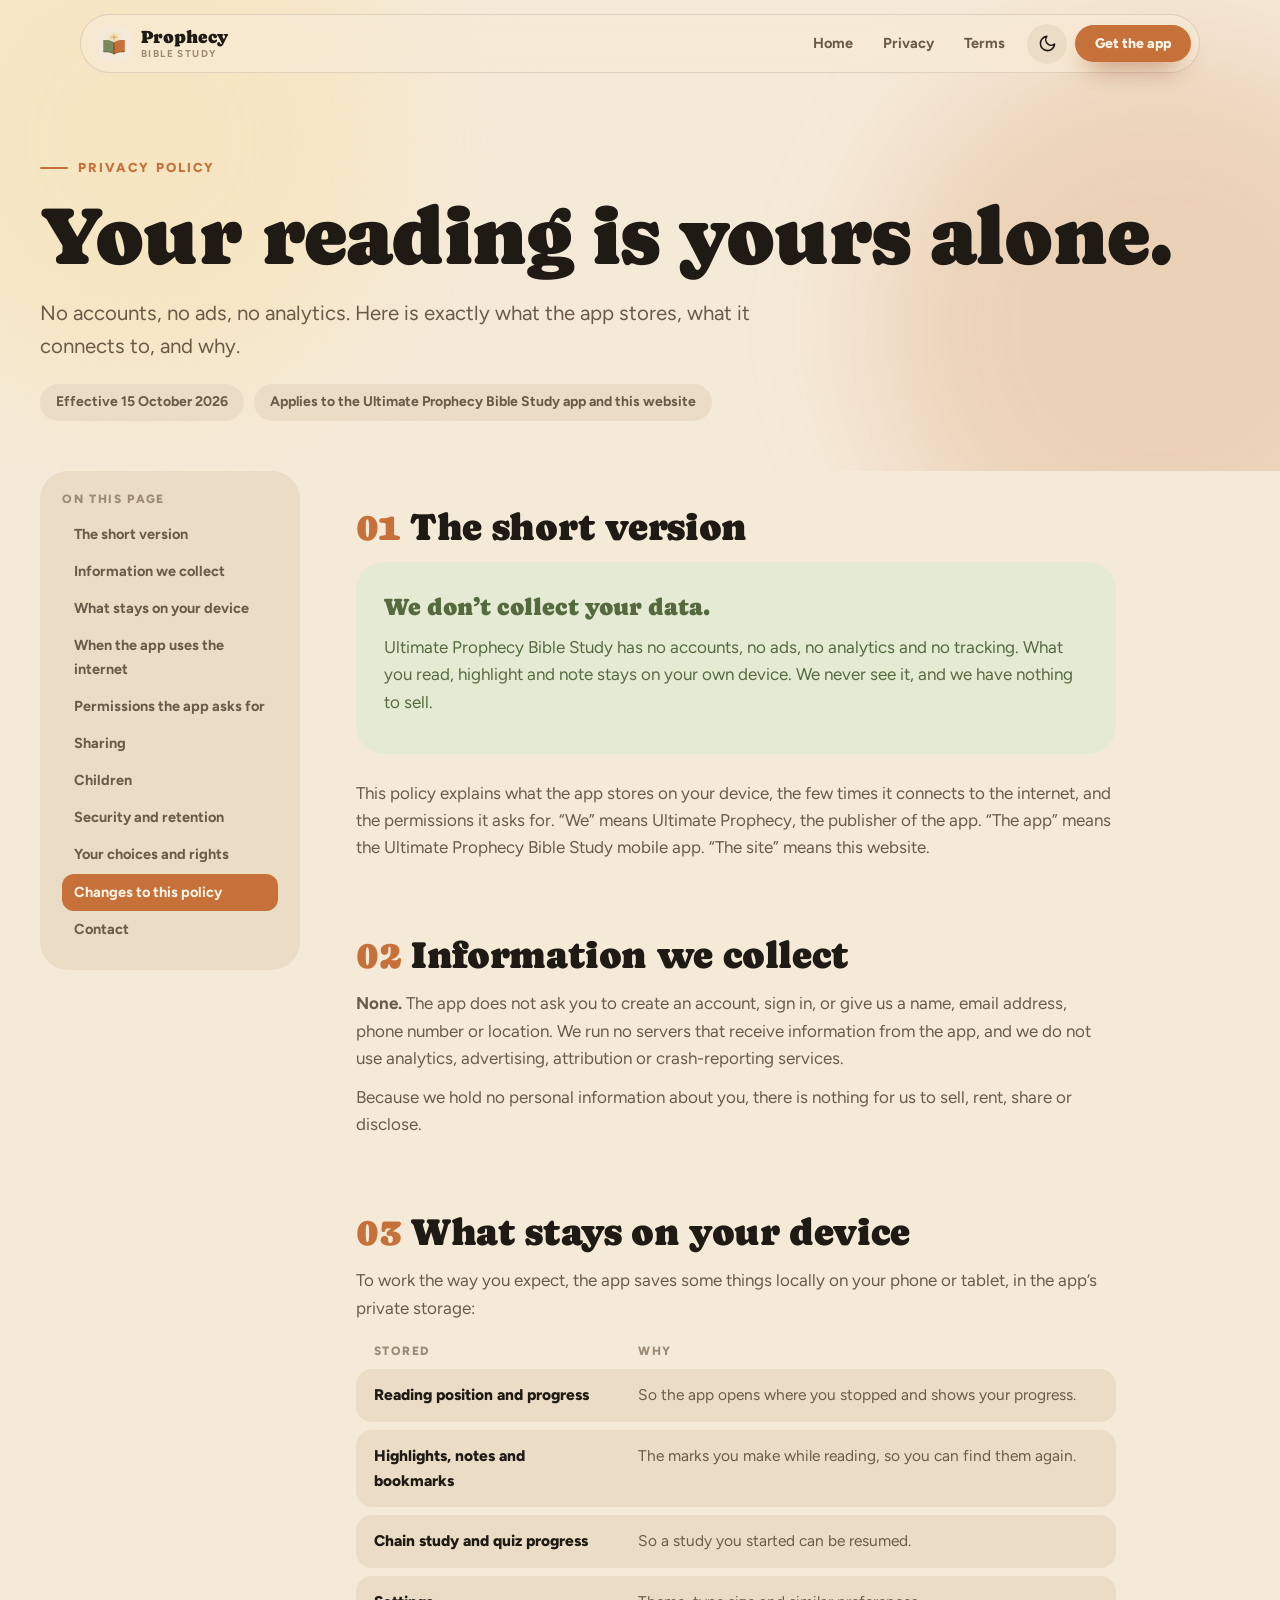
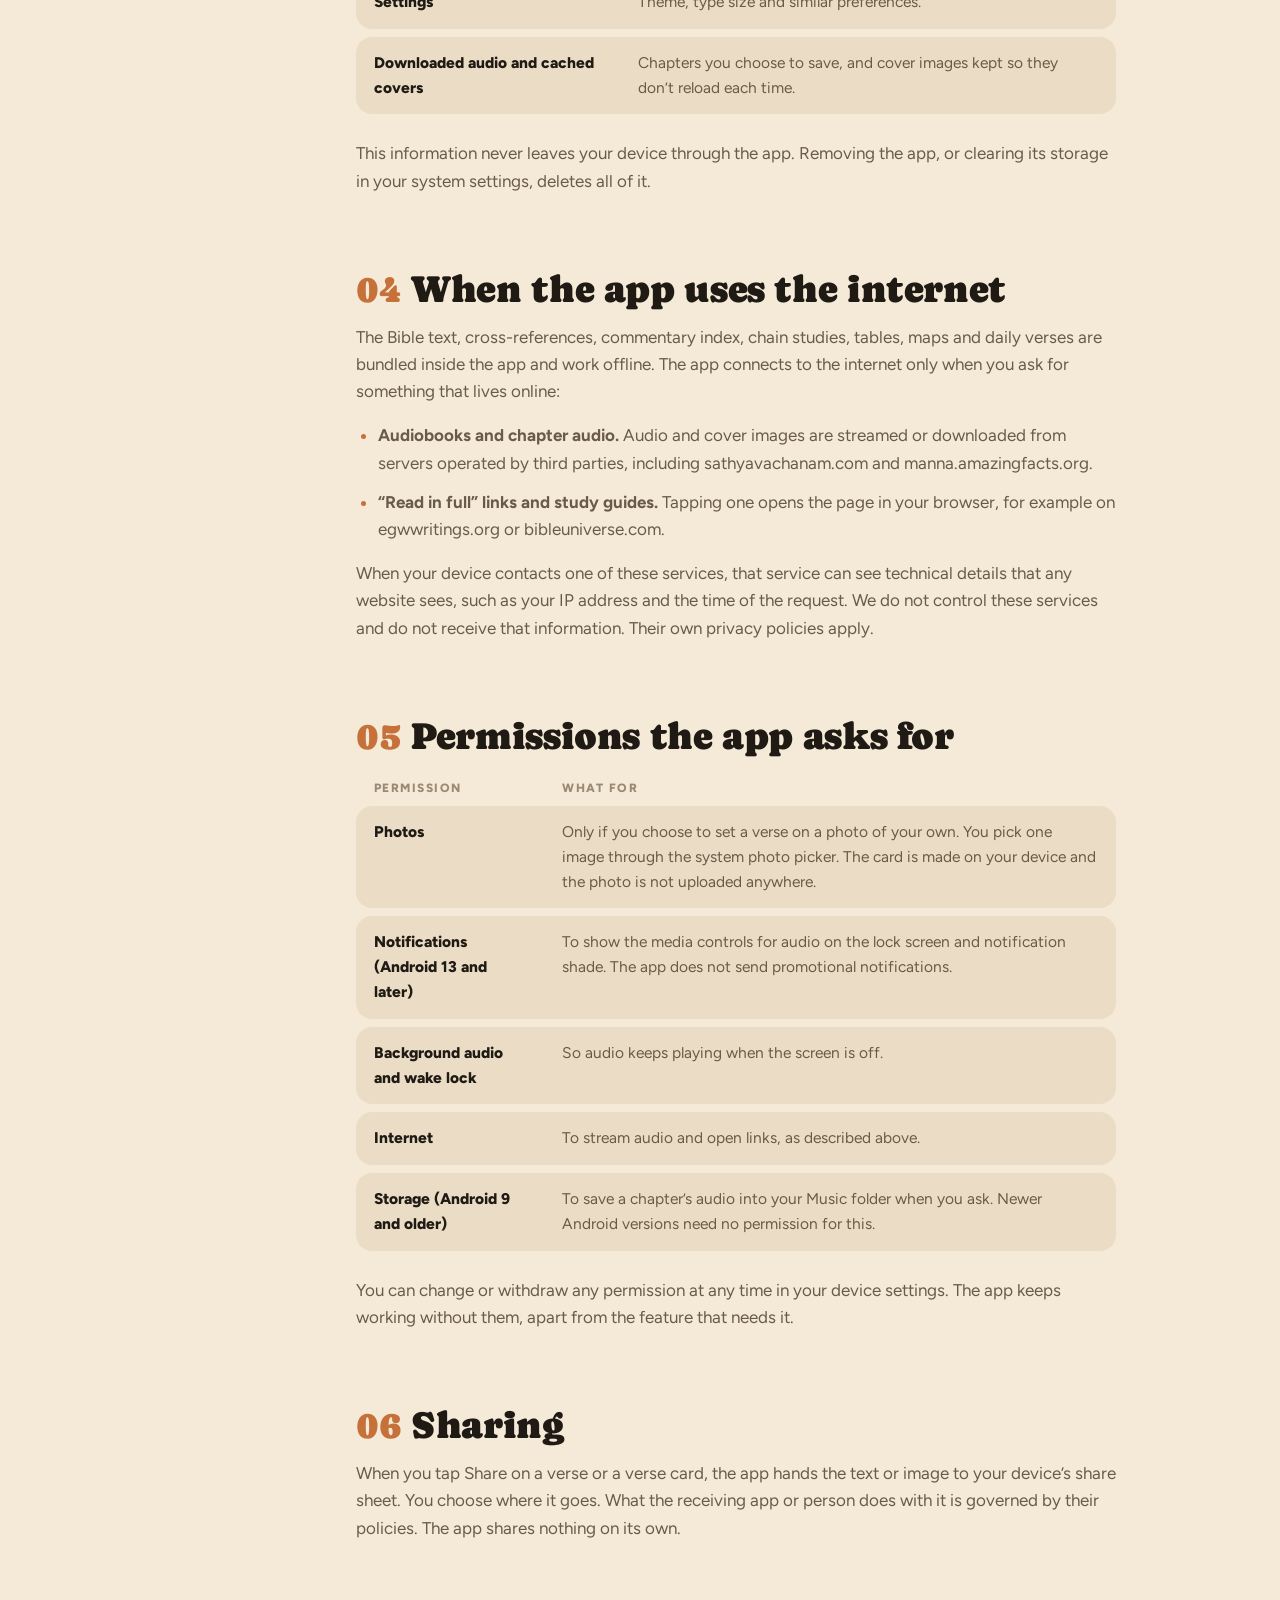
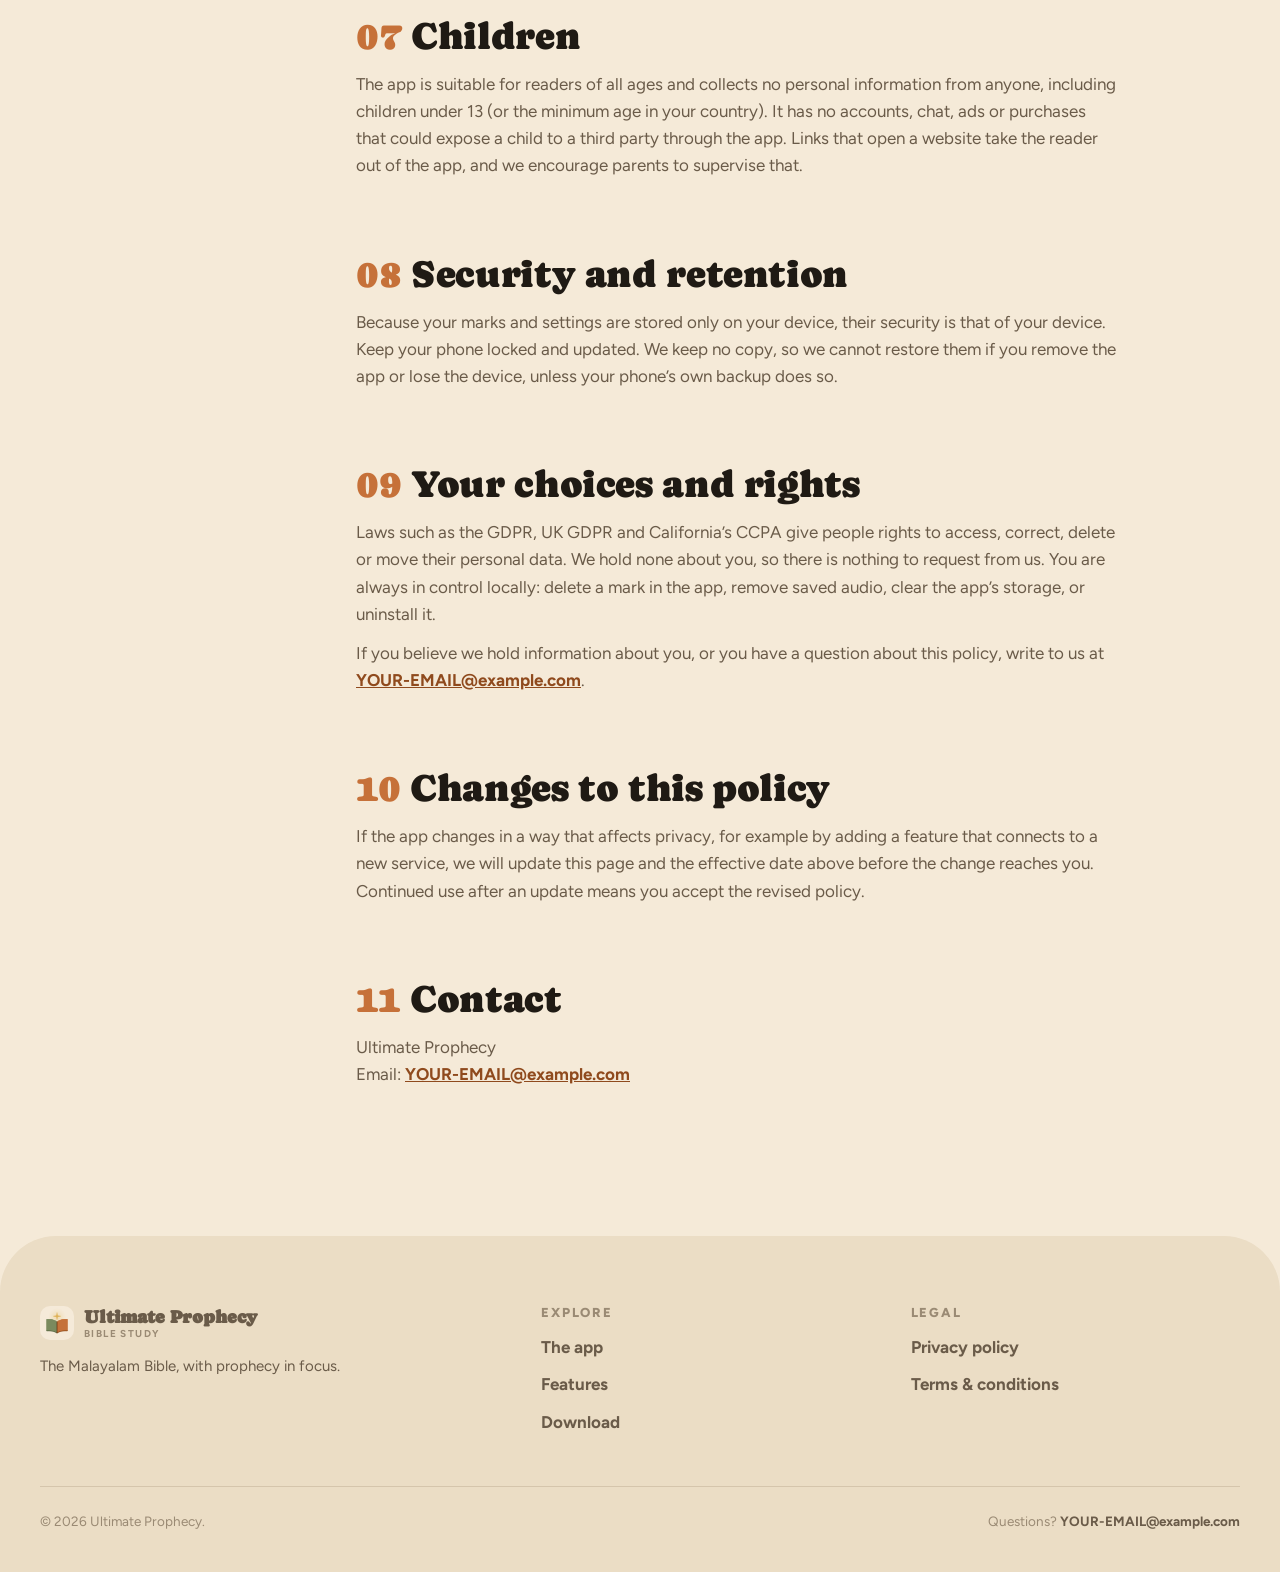
==== malayalam_prophecy_study_bible/privacy.html @ 3d2bb50b "malayalam_prophecy_study_bible" ====
<!doctype html>
<html lang="en">
<head>
<meta charset="utf-8">
<meta name="viewport" content="width=device-width,initial-scale=1,viewport-fit=cover">
<title>Privacy policy — Ultimate Prophecy Bible Study</title>
<meta name="description" content="Ultimate Prophecy Bible Study collects no personal data. Here is exactly what the app stores on your device and when it connects to the internet.">
<meta name="theme-color" content="#f5ead8" media="(prefers-color-scheme: light)">
<meta name="theme-color" content="#1c1b19" media="(prefers-color-scheme: dark)">
<link rel="icon" type="image/png" href="assets/favicon.png">
<link rel="apple-touch-icon" href="assets/apple-touch-icon.png">
<link rel="stylesheet" href="assets/site.css">
<script>try{var t=localStorage.getItem("upbs-theme");if(t)document.documentElement.setAttribute("data-theme",t)}catch(e){}</script>
</head>
<body>
<a class="skip" href="#main">Skip to content</a>
<div class="progress" aria-hidden="true"><i></i></div>
<header class="nav">
  <div class="nav-in">
    <a class="brand" href="index.html" aria-label="Ultimate Prophecy Bible Study — home">
      <img src="assets/icon.webp" width="34" height="34" alt="">
      <span>Prophecy<small>Bible Study</small></span>
    </a>
    <nav class="nav-links" aria-label="Primary">
      <a href="index.html">Home</a>
      <a href="privacy.html">Privacy</a>
      <a href="terms.html">Terms</a>
    </nav>
    <button class="icon-btn" data-theme-toggle aria-label="Toggle light and dark theme">
      <svg class="moon" viewBox="0 0 24 24" fill="none" stroke="currentColor" stroke-width="2" stroke-linecap="round" stroke-linejoin="round"><path d="M21 12.8A9 9 0 1 1 11.2 3a7 7 0 0 0 9.8 9.8z"/></svg>
      <svg class="sun" viewBox="0 0 24 24" fill="none" stroke="currentColor" stroke-width="2" stroke-linecap="round"><circle cx="12" cy="12" r="4"/><path d="M12 2v2M12 20v2M4.9 4.9l1.4 1.4M17.7 17.7l1.4 1.4M2 12h2M20 12h2M4.9 19.1l1.4-1.4M17.7 6.3l1.4-1.4"/></svg>
    </button>
    <a class="btn sm" href="index.html#get">Get the app</a>
    <button class="icon-btn burger" aria-label="Menu" aria-expanded="false">
      <svg viewBox="0 0 24 24" fill="none" stroke="currentColor" stroke-width="2.2" stroke-linecap="round"><path d="M4 7h16M4 12h16M4 17h16"/></svg>
    </button>
  </div>
</header>
<main id="main">
<section class="legal-hero">
  <div class="sky" style="position:absolute;inset:0;z-index:-1;overflow:hidden" aria-hidden="true"><i class="blob a"></i><i class="blob b"></i></div>
  <div class="wrap">
    <span class="eyebrow">Privacy policy</span>
    <h1>Your reading is yours alone.</h1>
    <p class="lead">No accounts, no ads, no analytics. Here is exactly what the app stores, what it connects to, and why.</p>
    <div class="meta"><span>Effective 15 October 2026</span><span>Applies to the Ultimate Prophecy Bible Study app and this website</span></div>
  </div>
</section>
<div class="wrap legal">
  <aside class="toc" aria-label="On this page"><h4>On this page</h4>
    <a href="#summary">The short version</a>
    <a href="#collect">Information we collect</a>
    <a href="#device">What stays on your device</a>
    <a href="#network">When the app uses the internet</a>
    <a href="#permissions">Permissions the app asks for</a>
    <a href="#sharing">Sharing</a>
    <a href="#children">Children</a>
    <a href="#security">Security and retention</a>
    <a href="#rights">Your choices and rights</a>
    <a href="#changes">Changes to this policy</a>
    <a href="#contact">Contact</a>
  </aside>
  <article class="doc">
    <section id="summary"><h2><span>01</span>The short version</h2>

<div class="callout"><b>We don’t collect your data.</b>
<p>Ultimate Prophecy Bible Study has no accounts, no ads, no analytics and no tracking. What you read, highlight and note stays on your own device. We never see it, and we have nothing to sell.</p></div>
<p>This policy explains what the app stores on your device, the few times it connects to the internet, and the permissions it asks for. “We” means Ultimate Prophecy, the publisher of the app. “The app” means the Ultimate Prophecy Bible Study mobile app. “The site” means this website.</p>
    </section>
    <section id="collect"><h2><span>02</span>Information we collect</h2>

<p><strong>None.</strong> The app does not ask you to create an account, sign in, or give us a name, email address, phone number or location. We run no servers that receive information from the app, and we do not use analytics, advertising, attribution or crash-reporting services.</p>
<p>Because we hold no personal information about you, there is nothing for us to sell, rent, share or disclose.</p>
    </section>
    <section id="device"><h2><span>03</span>What stays on your device</h2>

<p>To work the way you expect, the app saves some things locally on your phone or tablet, in the app’s private storage:</p>
<table class="table"><tr><th>Stored</th><th>Why</th></tr>
<tr><td>Reading position and progress</td><td>So the app opens where you stopped and shows your progress.</td></tr>
<tr><td>Highlights, notes and bookmarks</td><td>The marks you make while reading, so you can find them again.</td></tr>
<tr><td>Chain study and quiz progress</td><td>So a study you started can be resumed.</td></tr>
<tr><td>Settings</td><td>Theme, type size and similar preferences.</td></tr>
<tr><td>Downloaded audio and cached covers</td><td>Chapters you choose to save, and cover images kept so they don’t reload each time.</td></tr></table>
<p>This information never leaves your device through the app. Removing the app, or clearing its storage in your system settings, deletes all of it.</p>
    </section>
    <section id="network"><h2><span>04</span>When the app uses the internet</h2>

<p>The Bible text, cross-references, commentary index, chain studies, tables, maps and daily verses are bundled inside the app and work offline. The app connects to the internet only when you ask for something that lives online:</p>
<ul>
<li><strong>Audiobooks and chapter audio.</strong> Audio and cover images are streamed or downloaded from servers operated by third parties, including sathyavachanam.com and manna.amazingfacts.org.</li>
<li><strong>“Read in full” links and study guides.</strong> Tapping one opens the page in your browser, for example on egwwritings.org or bibleuniverse.com.</li>
</ul>
<p>When your device contacts one of these services, that service can see technical details that any website sees, such as your IP address and the time of the request. We do not control these services and do not receive that information. Their own privacy policies apply.</p>
    </section>
    <section id="permissions"><h2><span>05</span>Permissions the app asks for</h2>

<table class="table"><tr><th>Permission</th><th>What for</th></tr>
<tr><td>Photos</td><td>Only if you choose to set a verse on a photo of your own. You pick one image through the system photo picker. The card is made on your device and the photo is not uploaded anywhere.</td></tr>
<tr><td>Notifications (Android 13 and later)</td><td>To show the media controls for audio on the lock screen and notification shade. The app does not send promotional notifications.</td></tr>
<tr><td>Background audio and wake lock</td><td>So audio keeps playing when the screen is off.</td></tr>
<tr><td>Internet</td><td>To stream audio and open links, as described above.</td></tr>
<tr><td>Storage (Android 9 and older)</td><td>To save a chapter’s audio into your Music folder when you ask. Newer Android versions need no permission for this.</td></tr></table>
<p>You can change or withdraw any permission at any time in your device settings. The app keeps working without them, apart from the feature that needs it.</p>
    </section>
    <section id="sharing"><h2><span>06</span>Sharing</h2>

<p>When you tap Share on a verse or a verse card, the app hands the text or image to your device’s share sheet. You choose where it goes. What the receiving app or person does with it is governed by their policies. The app shares nothing on its own.</p>
    </section>
    <section id="children"><h2><span>07</span>Children</h2>

<p>The app is suitable for readers of all ages and collects no personal information from anyone, including children under 13 (or the minimum age in your country). It has no accounts, chat, ads or purchases that could expose a child to a third party through the app. Links that open a website take the reader out of the app, and we encourage parents to supervise that.</p>
    </section>
    <section id="security"><h2><span>08</span>Security and retention</h2>

<p>Because your marks and settings are stored only on your device, their security is that of your device. Keep your phone locked and updated. We keep no copy, so we cannot restore them if you remove the app or lose the device, unless your phone’s own backup does so.</p>
    </section>
    <section id="rights"><h2><span>09</span>Your choices and rights</h2>

<p>Laws such as the GDPR, UK GDPR and California’s CCPA give people rights to access, correct, delete or move their personal data. We hold none about you, so there is nothing to request from us. You are always in control locally: delete a mark in the app, remove saved audio, clear the app’s storage, or uninstall it.</p>
<p>If you believe we hold information about you, or you have a question about this policy, write to us at <a href="mailto:YOUR-EMAIL@example.com">YOUR-EMAIL@example.com</a>.</p>
    </section>
    <section id="changes"><h2><span>10</span>Changes to this policy</h2>

<p>If the app changes in a way that affects privacy, for example by adding a feature that connects to a new service, we will update this page and the effective date above before the change reaches you. Continued use after an update means you accept the revised policy.</p>
    </section>
    <section id="contact"><h2><span>11</span>Contact</h2>

<p>Ultimate Prophecy<br>Email: <a href="mailto:YOUR-EMAIL@example.com">YOUR-EMAIL@example.com</a></p>
    </section>
  </article>
</div>
</main>
<footer class="foot">
  <div class="wrap">
    <div class="foot-grid">
      <div>
        <a class="brand" href="index.html"><img src="assets/icon.webp" width="34" height="34" alt=""><span>Ultimate Prophecy<small>Bible Study</small></span></a>
        <p class="about">The Malayalam Bible, with prophecy in focus.</p>
      </div>
      <div><h4>Explore</h4><ul><li><a href="index.html#tour">The app</a></li><li><a href="index.html#features">Features</a></li><li><a href="index.html#get">Download</a></li></ul></div>
      <div><h4>Legal</h4><ul><li><a href="privacy.html">Privacy policy</a></li><li><a href="terms.html">Terms &amp; conditions</a></li></ul></div>
    </div>
    <div class="fine"><span>© 2026 Ultimate Prophecy.</span><span>Questions? <a href="mailto:YOUR-EMAIL@example.com">YOUR-EMAIL@example.com</a></span></div>
  </div>
</footer>
<script src="assets/site.js" defer></script>
</body>
</html>
---- malayalam_prophecy_study_bible/assets/site.css ----
/* Ultimate Prophecy Bible Study — site. Organic design system: cream ground,
   sand surfaces, terracotta + sage, Caprasimo display, Figtree body. */
@font-face{font-family:"Caprasimo";src:url(fonts/Caprasimo.ttf) format("truetype");font-display:swap}
@font-face{font-family:"Figtree";src:url(fonts/Figtree.ttf) format("truetype");font-weight:300 900;font-display:swap}
@font-face{font-family:"Baloo Chettan 2";src:url(fonts/BalooChettan2.ttf) format("truetype");font-weight:400 800;font-display:swap;unicode-range:U+0D00-0D7F,U+200C-200D}
@font-face{font-family:"Noto Sans Malayalam";src:url(fonts/NotoSansMalayalam.ttf) format("truetype");font-weight:100 900;font-display:swap;unicode-range:U+0D00-0D7F,U+200C-200D}

:root{
  --bg:#f5ead8; --bg2:#efe1c9; --sand:#ebddc5; --sand2:#e2d0b0; --card:#fbf4e6;
  --ink:#1f1a14; --ink2:#6a5b49; --ink3:#9a8a74; --line:rgba(80,55,25,.14);
  --terra:#c67139; --terra-d:#8f4a1d; --terra-l:#e8a074; --on-terra:#fff6ea;
  --sage:#7a8a5e; --sage-d:#566a3f; --sage-l:#e4ebd2;
  --gold:#dfae52; --gold-l:#f6e2b0;
  --shadow:0 30px 60px -24px rgba(110,60,20,.35),0 12px 24px -12px rgba(110,60,20,.25);
  --r-xl:36px; --r-lg:28px; --r-md:20px;
  --display:"Caprasimo","Baloo Chettan 2",Georgia,serif;
  --body:"Figtree","Noto Sans Malayalam",system-ui,-apple-system,"Segoe UI",sans-serif;
  --ml:"Baloo Chettan 2","Noto Sans Malayalam",sans-serif;
  --ease:cubic-bezier(.22,1,.36,1);
  color-scheme:light;
}
:root[data-theme="dark"]{
  --bg:#1c1b19; --bg2:#22201d; --sand:#2d2a26; --sand2:#38342e; --card:#272420;
  --ink:#f5ead8; --ink2:#bdae98; --ink3:#8a7d6b; --line:rgba(245,234,216,.12);
  --terra:#f7a06b; --terra-d:#f7b88c; --terra-l:#c67139; --on-terra:#2a1708;
  --sage:#a2b383; --sage-d:#b9c99c; --sage-l:#2f3626;
  --gold:#e9bd62; --gold-l:#4a3a17;
  --shadow:0 30px 60px -24px rgba(0,0,0,.7),0 12px 24px -12px rgba(0,0,0,.5);
  color-scheme:dark;
}
@media (prefers-color-scheme:dark){
  :root:not([data-theme="light"]){
    --bg:#1c1b19; --bg2:#22201d; --sand:#2d2a26; --sand2:#38342e; --card:#272420;
    --ink:#f5ead8; --ink2:#bdae98; --ink3:#8a7d6b; --line:rgba(245,234,216,.12);
    --terra:#f7a06b; --terra-d:#f7b88c; --terra-l:#c67139; --on-terra:#2a1708;
    --sage:#a2b383; --sage-d:#b9c99c; --sage-l:#2f3626;
    --gold:#e9bd62; --gold-l:#4a3a17;
    --shadow:0 30px 60px -24px rgba(0,0,0,.7),0 12px 24px -12px rgba(0,0,0,.5);
    color-scheme:dark;
  }
}

*,*::before,*::after{box-sizing:border-box}
html{scroll-behavior:smooth;-webkit-text-size-adjust:100%}
html{overflow-x:clip}
body{margin:0;background:var(--bg);color:var(--ink);font-family:var(--body);font-size:17px;line-height:1.6;
  -webkit-font-smoothing:antialiased;overflow-x:clip;transition:background .5s var(--ease),color .5s var(--ease)}
img,video,svg{display:block;max-width:100%}
a{color:inherit}
h1,h2,h3,h4{margin:0;font-family:var(--display);font-weight:400;line-height:1.08;letter-spacing:-.01em}
p{margin:0}
::selection{background:var(--terra);color:var(--on-terra)}
:focus-visible{outline:3px solid var(--terra);outline-offset:3px;border-radius:8px}
.ml{font-family:var(--ml)}
.wrap{width:min(1200px,100% - 40px);margin-inline:auto}
.eyebrow{display:inline-flex;align-items:center;gap:10px;font-size:13px;font-weight:800;letter-spacing:.16em;
  text-transform:uppercase;color:var(--terra)}
.eyebrow::before{content:"";width:28px;height:2px;background:currentColor;border-radius:2px}
.eyebrow.sage{color:var(--sage-d)}
.h2{font-size:clamp(36px,5.2vw,68px)}
.lead{font-size:clamp(18px,1.6vw,21px);color:var(--ink2);max-width:56ch}
section{position:relative}
.skip{position:absolute;left:-999px;top:8px;background:var(--terra);color:var(--on-terra);padding:10px 16px;border-radius:99px;z-index:200}
.skip:focus{left:12px}

/* progress + nav */
.progress{position:fixed;inset:0 0 auto 0;height:4px;z-index:120;background:transparent;pointer-events:none}
.progress i{display:block;height:100%;width:100%;transform-origin:0 50%;transform:scaleX(0);
  background:linear-gradient(90deg,var(--sage),var(--gold),var(--terra))}
.nav{position:fixed;top:14px;left:0;right:0;z-index:100;pointer-events:none}
.nav-in{pointer-events:auto;width:min(1120px,100% - 28px);margin-inline:auto;display:flex;align-items:center;gap:8px;
  padding:8px 8px 8px 16px;border-radius:99px;background:color-mix(in srgb,var(--bg) 72%,transparent);
  backdrop-filter:blur(18px) saturate(1.4);-webkit-backdrop-filter:blur(18px) saturate(1.4);
  border:1px solid var(--line);transition:box-shadow .4s,background .4s}
.nav.scrolled .nav-in{box-shadow:0 18px 40px -20px rgba(90,50,15,.45)}
.brand{display:flex;align-items:center;gap:10px;text-decoration:none;font-family:var(--display);font-size:18px;line-height:1}
.brand img{width:34px;height:34px;border-radius:10px}
.brand small{display:block;font-family:var(--body);font-weight:700;font-size:10px;letter-spacing:.14em;text-transform:uppercase;color:var(--ink3);margin-top:3px}
.nav-links{display:flex;gap:2px;margin-left:auto}
.nav-links a{text-decoration:none;font-weight:700;font-size:14.5px;padding:9px 14px;border-radius:99px;color:var(--ink2);transition:.25s}
.nav-links a:hover{background:var(--sand);color:var(--ink)}
.icon-btn{width:40px;height:40px;border-radius:50%;border:0;background:var(--sand);color:var(--ink);display:grid;place-items:center;cursor:pointer;transition:.3s var(--ease)}
.icon-btn:hover{transform:rotate(18deg) scale(1.08);background:var(--sand2)}
.icon-btn svg{width:19px;height:19px}
.sun{display:none}
:root[data-theme="dark"] .sun{display:block}:root[data-theme="dark"] .moon{display:none}
@media (prefers-color-scheme:dark){:root:not([data-theme="light"]) .sun{display:block}:root:not([data-theme="light"]) .moon{display:none}}
.burger{display:none}

.btn{display:inline-flex;align-items:center;justify-content:center;gap:10px;padding:14px 26px;border-radius:99px;border:0;
  font:800 15.5px var(--body);text-decoration:none;cursor:pointer;background:var(--terra);color:var(--on-terra);
  box-shadow:0 14px 28px -12px color-mix(in srgb,var(--terra) 80%,#000);transition:transform .35s var(--ease),box-shadow .35s}
.btn:hover{transform:translateY(-3px);box-shadow:0 20px 34px -12px color-mix(in srgb,var(--terra) 90%,#000)}
.btn.ghost{background:var(--sand);color:var(--ink);box-shadow:none}
.btn.sm{padding:10px 20px;font-size:14px}

/* reveal system */
.rv{opacity:0;transform:translateY(46px);transition:opacity 1s var(--ease),transform 1.1s var(--ease);transition-delay:calc(var(--d,0)*90ms)}
.rv.l{transform:translateX(-60px)}.rv.r{transform:translateX(60px)}
.rv.s{transform:scale(.86)}
.rv.in{opacity:1;transform:none}
.words .w{display:inline-block;overflow:hidden;vertical-align:top;padding-bottom:.12em;margin-bottom:-.12em}
.words .w>span{display:inline-block;transform:translateY(112%) rotate(4deg);transition:transform 1.1s var(--ease);transition-delay:calc(var(--i)*70ms + 150ms)}
.words.in .w>span{transform:none}

/* phone */
.phone{position:relative;width:var(--pw,300px);aspect-ratio:1080/2340;border-radius:calc(var(--pw,300px)*.15);padding:calc(var(--pw,300px)*.032);
  background:linear-gradient(145deg,#3a3430,#14110f);box-shadow:var(--shadow),inset 0 0 0 1.5px #5a524b}
.phone::before{content:"";position:absolute;top:calc(var(--pw,300px)*.05);left:50%;translate:-50% 0;width:28%;height:calc(var(--pw,300px)*.07);
  background:#0b0a09;border-radius:99px;z-index:3}
.phone .scr{position:relative;width:100%;height:100%;border-radius:calc(var(--pw,300px)*.118);overflow:hidden;background:var(--bg)}
.phone .scr img{position:absolute;inset:0;width:100%;height:100%;object-fit:cover}
.glare{position:absolute;inset:0;background:linear-gradient(115deg,rgba(255,255,255,.16),transparent 38%);pointer-events:none;border-radius:inherit;z-index:2}

/* HERO */
.hero{min-height:100svh;padding:130px 0 90px;overflow:hidden;isolation:isolate}
.hero .sky{position:absolute;inset:0;z-index:-1;overflow:hidden}
.blob{position:absolute;border-radius:50%;filter:blur(70px);opacity:.55;animation:drift 18s ease-in-out infinite alternate}
.blob.a{width:520px;height:520px;background:var(--gold-l);top:-120px;left:-120px}
.blob.b{width:560px;height:560px;background:color-mix(in srgb,var(--terra) 38%,transparent);right:-160px;top:10%;animation-duration:23s}
.blob.c{width:440px;height:440px;background:color-mix(in srgb,var(--sage) 35%,transparent);left:30%;bottom:-200px;animation-duration:27s}
@keyframes drift{to{transform:translate(70px,50px) scale(1.18)}}
.dot{position:absolute;border-radius:50%;background:var(--gold);animation:twinkle var(--t,4s) ease-in-out infinite;animation-delay:var(--dl,0s);opacity:0}
@keyframes twinkle{0%,100%{opacity:0;transform:scale(.4)}50%{opacity:.9;transform:scale(1)}}
.ghost-ml{position:absolute;left:0;right:0;top:34%;text-align:center;font-family:var(--ml);font-weight:800;white-space:nowrap;
  font-size:clamp(90px,15vw,230px);color:transparent;-webkit-text-stroke:2px color-mix(in srgb,var(--terra) 16%,transparent);z-index:-1;user-select:none}
.hero-grid{display:grid;grid-template-columns:1.05fr .95fr;gap:40px;align-items:center}
.pill-note{display:inline-flex;align-items:center;gap:10px;padding:7px 16px 7px 8px;border-radius:99px;background:var(--sand);font-weight:700;font-size:13.5px;color:var(--ink2)}
.pill-note b{background:var(--sage);color:#fff;border-radius:99px;padding:3px 10px;font-size:11px;letter-spacing:.1em;text-transform:uppercase}
.hero h1{font-size:clamp(42px,5.7vw,84px);margin:22px 0 22px;line-height:1.02}
.hero h1 em{font-style:normal;color:var(--terra);position:relative;white-space:nowrap}
.hero h1 em svg{position:absolute;left:-2%;bottom:-.14em;width:104%;height:.3em;overflow:visible}
.hero h1 em path{stroke:var(--gold);stroke-width:7;fill:none;stroke-linecap:round;stroke-dasharray:420;stroke-dashoffset:420;transition:stroke-dashoffset 1.6s var(--ease) 1s}
.words.in em path{stroke-dashoffset:0}
.hero .lead{margin-bottom:34px}
.cta-row{display:flex;flex-wrap:wrap;gap:14px;align-items:center}
.trust{display:flex;flex-wrap:wrap;gap:8px 22px;margin-top:34px;color:var(--ink2);font-weight:700;font-size:14px}
.trust span{display:inline-flex;align-items:center;gap:8px}
.trust svg{width:18px;height:18px;color:var(--sage)}
.stage{position:relative;height:min(78vh,720px);min-height:560px;perspective:1400px}
.stage .p1{position:absolute;left:50%;top:50%;translate:-62% -50%;--pw:clamp(220px,25vw,310px);z-index:2}
.stage .p2{position:absolute;left:50%;top:50%;translate:-4% -44%;--pw:clamp(200px,22vw,280px);z-index:1}
.tilt{transform-style:preserve-3d;transition:transform .5s var(--ease);will-change:transform}
.float{position:absolute;z-index:4;display:flex;align-items:center;gap:8px;padding:10px 16px;border-radius:99px;font-weight:800;font-size:14px;
  background:var(--card);box-shadow:var(--shadow);animation:bob 6s ease-in-out infinite;white-space:nowrap}
.float i{width:10px;height:10px;border-radius:50%;background:var(--c,var(--terra))}
.float.sage{color:var(--sage-d)}
@keyframes bob{50%{transform:translateY(-14px)}}
.star{position:absolute;z-index:5;width:78px;left:50%;top:-3%;translate:-14% 0;filter:drop-shadow(0 0 26px color-mix(in srgb,var(--gold) 80%,transparent));animation:spin 14s linear infinite}
.star svg{animation:pulse 3s ease-in-out infinite}
@keyframes pulse{50%{transform:scale(1.18)}}
@keyframes spin{to{rotate:360deg}}
.scroll-hint{position:absolute;left:50%;bottom:26px;translate:-50% 0;width:26px;height:42px;border:2px solid var(--ink3);border-radius:99px;opacity:.7}
.scroll-hint::after{content:"";position:absolute;left:50%;top:8px;width:4px;height:8px;margin-left:-2px;border-radius:4px;background:var(--terra);animation:wheel 1.8s infinite}
@keyframes wheel{0%{opacity:0;transform:translateY(0)}30%{opacity:1}100%{opacity:0;transform:translateY(14px)}}

/* ribbon */
.ribbon{overflow:hidden;background:var(--terra);color:var(--on-terra);padding:20px 0;rotate:-1.2deg;margin:30px -20px 0;box-shadow:var(--shadow)}
.ribbon .track{display:flex;gap:44px;width:max-content;animation:marq 38s linear infinite;font-family:var(--display);font-size:clamp(22px,2.6vw,34px);white-space:nowrap}
.ribbon .track span{display:inline-flex;align-items:center;gap:44px}
.ribbon .track span::after{content:"";width:14px;height:14px;background:var(--gold-l);clip-path:polygon(50% 0,62% 38%,100% 50%,62% 62%,50% 100%,38% 62%,0 50%,38% 38%)}
@keyframes marq{to{transform:translateX(-50%)}}

/* stats */
.stats{padding:120px 0 40px}
.stat-grid{display:grid;grid-template-columns:repeat(4,1fr);gap:18px;margin-top:50px}
.stat{background:var(--sand);border-radius:var(--r-lg);padding:30px 26px;position:relative;overflow:hidden;transition:transform .5s var(--ease)}
.stat:hover{transform:translateY(-8px)}
.stat b{display:block;font-family:var(--display);font-weight:400;font-size:clamp(40px,4.4vw,64px);line-height:1;color:var(--terra)}
.stat span{display:block;margin-top:12px;font-weight:700;color:var(--ink2);font-size:15px}
.stat:nth-child(even) b{color:var(--sage-d)}
.stat::after{content:"";position:absolute;right:-30px;top:-30px;width:110px;height:110px;border-radius:50%;background:color-mix(in srgb,var(--gold) 26%,transparent)}

/* TOUR (sticky) */
.tour{height:560vh;margin-top:110px}
.tour-pin{position:sticky;top:0;height:100svh;display:grid;grid-template-columns:1fr 1fr;gap:40px;align-items:center;width:min(1200px,100% - 40px);margin-inline:auto;padding-top:70px}
.tour-copy{position:relative;height:420px}
.tour-copy .head{margin-bottom:26px}
.step{position:absolute;inset:auto 0 0 0;top:150px;opacity:0;transform:translateY(40px);transition:opacity .6s var(--ease),transform .8s var(--ease);pointer-events:none}
.step.on{opacity:1;transform:none;pointer-events:auto}
.step .num{font-family:var(--display);font-size:20px;color:var(--terra);display:block;margin-bottom:8px}
.step h3{font-size:clamp(30px,3.4vw,48px);margin-bottom:14px}
.step p{color:var(--ink2);font-size:18px;max-width:46ch}
.step .tags{display:flex;gap:8px;flex-wrap:wrap;margin-top:18px}
.tag{padding:6px 14px;border-radius:99px;background:var(--sage-l);color:var(--sage-d);font-weight:800;font-size:13px}
.tag.t{background:color-mix(in srgb,var(--terra) 16%,transparent);color:var(--terra-d)}
.dots{display:flex;gap:10px;margin-top:6px}
.dots i{width:34px;height:6px;border-radius:6px;background:var(--sand2);overflow:hidden;position:relative}
.dots i::after{content:"";position:absolute;inset:0;background:var(--terra);transform:scaleX(var(--f,0));transform-origin:0 50%}
.tour-phone{display:grid;place-items:center;position:relative;height:100%}
.tour-phone .phone{--pw:min(310px,calc((100svh - 170px)*.4615))}
.tour-phone .scr img{opacity:0;transform:scale(1.04);transition:opacity .7s var(--ease),transform 1s var(--ease)}
.tour-phone .scr img.on{opacity:1;transform:none}
.tour-phone .ring{position:absolute;width:min(540px,92%);aspect-ratio:1;border-radius:50%;z-index:-1;
  background:radial-gradient(circle,color-mix(in srgb,var(--gold) 38%,transparent),transparent 66%);animation:pulse 5s ease-in-out infinite}

/* BENTO */
.features{padding:150px 0 60px}
.sec-head{display:grid;gap:18px;max-width:760px;margin-bottom:56px}
.bento{display:grid;grid-template-columns:repeat(12,1fr);grid-auto-rows:minmax(150px,auto);gap:18px}
.bc{position:relative;overflow:hidden;border-radius:var(--r-xl);padding:32px;background:var(--sand);isolation:isolate;
  transition:transform .6s var(--ease),box-shadow .6s}
.bc::before{content:"";position:absolute;inset:0;z-index:-1;opacity:0;transition:opacity .4s;
  background:radial-gradient(420px circle at var(--mx,50%) var(--my,50%),color-mix(in srgb,var(--gold) 34%,transparent),transparent 60%)}
.bc:hover{transform:translateY(-6px);box-shadow:var(--shadow)}.bc:hover::before{opacity:1}
.bc h3{font-size:clamp(24px,2.4vw,34px);margin:14px 0 10px}
.bc p{color:var(--ink2);font-size:16px;max-width:42ch}
.bc.terra{background:var(--terra);color:var(--on-terra)}.bc.terra p{color:color-mix(in srgb,var(--on-terra) 82%,transparent)}
.bc.terra .ic{background:rgba(255,255,255,.2);color:var(--on-terra)}
.bc.sage{background:var(--sage);color:#fff}.bc.sage p{color:rgba(255,255,255,.88)}.bc.sage .ic{background:rgba(255,255,255,.22);color:#fff}
.bc.night{background:#24211d;color:#f5ead8}.bc.night p{color:#c9bba5}.bc.night .ic{background:rgba(247,160,107,.18);color:#f7a06b}
.ic{width:52px;height:52px;border-radius:18px;display:grid;place-items:center;background:var(--bg);color:var(--terra)}
.ic svg{width:26px;height:26px}
.c1{grid-column:span 7;grid-row:span 2}.c2{grid-column:span 5}.c3{grid-column:span 5}
.c4{grid-column:span 4}.c5{grid-column:span 4}.c6{grid-column:span 4}
.c7{grid-column:span 6}.c8{grid-column:span 6}
.bc .peek{position:absolute;right:28px;bottom:-30px;width:210px;transform:rotate(7deg);transition:transform .7s var(--ease);border-radius:30px;overflow:hidden;box-shadow:var(--shadow)}
.bc:hover .peek{transform:rotate(2deg) translateY(-18px)}
.bc .peek img{width:100%}
.c1{padding-right:min(46%,330px)}
.c1 .peek{width:210px;right:26px;bottom:-70px}
.c1 .peek.two{--pw:170px!important;right:150px;bottom:-130px;transform:rotate(-7deg);width:170px}
.c1:hover .peek.two{transform:rotate(-3deg) translateY(-18px)}
.c3{padding-right:210px}
.chips{display:flex;flex-wrap:wrap;gap:8px;margin-top:22px;max-width:300px}
.chips span{padding:7px 14px;border-radius:99px;font-weight:800;font-size:13.5px;background:rgba(255,255,255,.22)}
.bars{display:flex;align-items:flex-end;gap:7px;height:96px;margin-top:22px}
.bars i{flex:1;border-radius:8px 8px 4px 4px;background:var(--c);height:calc(var(--h)*1%);transform-origin:bottom;transform:scaleY(0);transition:transform 1.2s var(--ease);transition-delay:calc(var(--k)*70ms)}
.bc.in .bars i,.in .bars i{transform:none}
.thread{display:flex;align-items:center;margin-top:24px}
.thread i{width:22px;height:22px;border-radius:50%;border:3px solid currentColor}
.thread i+i{background:currentColor}
.thread u{flex:1;height:3px;background:currentColor;opacity:.5;transform-origin:0;transform:scaleX(0);transition:transform 1.4s var(--ease) .3s}
.in .thread u{transform:none}
.sym-row{display:flex;gap:10px;margin-top:20px;font-size:32px}
.sym-row span{width:60px;height:60px;border-radius:20px;background:var(--bg);display:grid;place-items:center;animation:bob 5s ease-in-out infinite;animation-delay:calc(var(--k)*.4s)}

/* GALLERY (horizontal) */
.gal{height:600vh;margin-top:130px}
.gal-pin{position:sticky;top:0;height:100svh;overflow:hidden;display:flex;flex-direction:column;justify-content:center;gap:30px;background:#171512;color:#f5ead8}
.gal-head{width:min(1200px,100% - 40px);margin-inline:auto;display:flex;align-items:end;justify-content:space-between;gap:20px;flex-wrap:wrap}
.gal-head .h2{max-width:14ch}
.gal-head .lead{color:#c9bba5;max-width:38ch}
.gal-head .eyebrow{color:var(--gold)}
.gal-track{display:flex;gap:26px;padding:0 max(20px,(100vw - 1200px)/2);will-change:transform}
.gcard{flex:none;width:clamp(260px,34vw,520px);position:relative;border-radius:32px;overflow:hidden;background:#000;aspect-ratio:4/3.1}
.gcard.tall{width:clamp(230px,24vw,360px);aspect-ratio:3/4.15}
.gcard img{width:100%;height:100%;object-fit:cover;transition:transform 1.2s var(--ease)}
.gcard:hover img{transform:scale(1.07)}
.gcard figcaption{position:absolute;inset:auto 0 0 0;padding:70px 22px 20px;background:linear-gradient(transparent,rgba(10,8,6,.88));color:#fff}
.gcard figcaption b{display:block;font-family:var(--display);font-weight:400;font-size:22px;line-height:1.15}
.gcard figcaption span{font-size:13px;font-weight:800;letter-spacing:.1em;text-transform:uppercase;color:var(--gold)}
.gal-bar{width:min(1200px,100% - 40px);margin-inline:auto;height:4px;background:rgba(255,255,255,.14);border-radius:4px;overflow:hidden}
.gal-bar i{display:block;height:100%;background:var(--gold);transform-origin:0;transform:scaleX(0)}

/* MOVING PICTURES */
.motion{padding:150px 0 40px}
.vgrid{display:grid;grid-template-columns:1.25fr 1fr;gap:20px}
.vcard{position:relative;border-radius:var(--r-xl);overflow:hidden;background:#000;aspect-ratio:16/10;box-shadow:var(--shadow)}
.vcard video{width:100%;height:100%;object-fit:cover}
.vcard .cap{position:absolute;left:18px;bottom:18px;display:flex;gap:10px;align-items:center;background:rgba(15,12,9,.62);backdrop-filter:blur(10px);
  color:#fff;padding:10px 16px;border-radius:99px;font-weight:800;font-size:14px}
.vcard .cap i{width:9px;height:9px;border-radius:50%;background:var(--terra-l);animation:pulse 1.4s infinite}
.vcard button{position:absolute;right:16px;bottom:16px;width:46px;height:46px;border-radius:50%;border:0;background:rgba(15,12,9,.62);color:#fff;cursor:pointer;display:grid;place-items:center;backdrop-filter:blur(10px)}
.vcard button svg{width:20px;height:20px}

/* VERSE CARDS */
.cards{padding:150px 0 40px;overflow:hidden}
.cards-grid{display:grid;grid-template-columns:.9fr 1.1fr;gap:50px;align-items:center}
.fan{position:relative;height:520px}
.vc{position:absolute;left:50%;top:50%;width:min(300px,64vw);aspect-ratio:4/5;border-radius:28px;overflow:hidden;box-shadow:var(--shadow);color:#fff;
  transition:transform .8s var(--ease);will-change:transform}
.vc img{position:absolute;inset:0;width:100%;height:100%;object-fit:cover}
.vc::after{content:"";position:absolute;inset:0;background:linear-gradient(180deg,rgba(0,0,0,.05),rgba(10,6,2,.72))}
.vc div{position:absolute;inset:auto 0 0 0;padding:24px;z-index:2;font-family:var(--ml);font-weight:700;font-size:19px;line-height:1.5}
.vc small{display:block;margin-top:10px;font-family:var(--body);font-weight:800;font-size:12px;letter-spacing:.1em;color:var(--gold)}
.vc.a{--rot:-14deg;--tx:-78%;--ty:-48%}.vc.b{--rot:0deg;--tx:-50%;--ty:-54%;z-index:2}.vc.c{--rot:13deg;--tx:-22%;--ty:-46%}
.vc{transform:translate(var(--tx),var(--ty)) rotate(var(--rot))}
.fan.spread .vc.a{transform:translate(-96%,-48%) rotate(-9deg)}
.fan.spread .vc.c{transform:translate(-4%,-48%) rotate(9deg)}
.fan.spread .vc.b{transform:translate(-50%,-56%)}
.feat-list{list-style:none;padding:0;margin:30px 0 0;display:grid;gap:14px}
.feat-list li{display:flex;gap:14px;align-items:flex-start;color:var(--ink2);font-weight:600}
.feat-list svg{flex:none;width:26px;height:26px;color:var(--sage);margin-top:1px}

/* THEME COMPARE */
.theme{padding:150px 0 40px}
.cmp-wrap{display:grid;place-items:center;margin-top:30px}
.cmp{position:relative;--pw:min(330px,78vw);width:var(--pw);aspect-ratio:1080/2340;border-radius:calc(var(--pw)*.15);padding:calc(var(--pw)*.032);background:linear-gradient(145deg,#3a3430,#14110f);box-shadow:var(--shadow)}
.cmp .in{position:relative;width:100%;height:100%;border-radius:calc(var(--pw)*.118);overflow:hidden;touch-action:pan-y}
.cmp img{position:absolute;inset:0;width:100%;height:100%;object-fit:cover}
.cmp .top{clip-path:inset(0 0 0 var(--p,50%))}
.cmp .bar{position:absolute;top:0;bottom:0;left:var(--p,50%);width:3px;background:var(--gold);translate:-50% 0;z-index:3;box-shadow:0 0 18px var(--gold)}
.cmp .bar::after{content:"";position:absolute;top:50%;left:50%;width:46px;height:46px;translate:-50% -50%;border-radius:50%;background:var(--gold);box-shadow:var(--shadow);
  background-image:url("data:image/svg+xml,%3Csvg xmlns='http://www.w3.org/2000/svg' viewBox='0 0 24 24' fill='none' stroke='%231f1a14' stroke-width='2.6' stroke-linecap='round' stroke-linejoin='round'%3E%3Cpath d='M9 6l-6 6 6 6M15 6l6 6-6 6'/%3E%3C/svg%3E");background-size:24px;background-repeat:no-repeat;background-position:center}
.cmp input{position:absolute;inset:0;width:100%;height:100%;opacity:0;cursor:ew-resize;z-index:4;margin:0}
.cmp-labels{display:flex;justify-content:space-between;width:var(--pw,330px);margin-top:18px;font-weight:800;color:var(--ink2);font-size:14px}

/* DOWNLOAD */
.get{padding:150px 0 110px}
.get-card{position:relative;border-radius:56px;padding:clamp(40px,7vw,96px) clamp(24px,5vw,70px);background:linear-gradient(135deg,#c67139,#a85a27 60%,#8f4a1d);color:#fff6ea;overflow:hidden;isolation:isolate;text-align:center}
.get-card::before{content:"";position:absolute;inset:-40%;z-index:-1;background:conic-gradient(from 0deg,transparent 0 20%,rgba(246,226,176,.28) 25%,transparent 32% 70%,rgba(246,226,176,.18) 76%,transparent 82%);animation:spin 26s linear infinite}
.get-card .gstar{width:90px;margin:0 auto 18px;filter:drop-shadow(0 0 30px rgba(246,226,176,.9));animation:spin 18s linear infinite}
.get-card h2{font-size:clamp(40px,6vw,84px);max-width:14ch;margin-inline:auto}
.get-card p{max-width:50ch;margin:20px auto 0;color:rgba(255,246,234,.86);font-size:19px}
.stores{display:flex;gap:18px;justify-content:center;flex-wrap:wrap;margin-top:44px}
.store{position:relative;display:flex;align-items:center;gap:16px;padding:26px 26px 16px 20px;border-radius:24px;min-width:262px;text-align:left;
  background:rgba(20,10,3,.5);backdrop-filter:blur(8px);border:1.5px solid rgba(255,246,234,.3);overflow:hidden;cursor:default;
  transition:transform .5s var(--ease),border-color .4s}
.store:hover{transform:translateY(-6px) rotate(-1deg);border-color:var(--gold-l)}
.store::after{content:"";position:absolute;inset:0;background:linear-gradient(105deg,transparent 35%,rgba(255,255,255,.22) 50%,transparent 65%);translate:-120% 0;animation:shine 3.8s ease-in-out infinite}
.store:nth-child(2)::after{animation-delay:1.9s}
@keyframes shine{40%,100%{translate:120% 0}}
.store svg{width:40px;height:40px;flex:none}
.store small{display:block;font-size:12px;font-weight:700;letter-spacing:.06em;opacity:.8;text-transform:uppercase}
.store b{display:block;font-family:var(--display);font-weight:400;font-size:25px;line-height:1.1}
.soon{position:absolute;top:0;right:22px;border-radius:0 0 12px 12px!important;display:flex;align-items:center;gap:6px;font-size:10.5px;font-weight:800;letter-spacing:.14em;text-transform:uppercase;
  background:var(--gold);color:#3a2509;padding:4px 12px}
.soon i{width:6px;height:6px;border-radius:50%;background:#3a2509;animation:pulse 1.2s infinite}
.get-note{margin-top:34px;font-size:14px;font-weight:700;letter-spacing:.04em;opacity:.8}
.orbit{position:absolute;z-index:-1;border-radius:50%;border:1.5px dashed rgba(255,246,234,.25)}
.orbit.o1{width:760px;height:760px;left:50%;top:50%;translate:-50% -50%;animation:spin 60s linear infinite reverse}
.orbit.o2{width:1100px;height:1100px;left:50%;top:50%;translate:-50% -50%;animation:spin 90s linear infinite}
.orbit::after{content:"";position:absolute;top:-6px;left:50%;width:12px;height:12px;border-radius:50%;background:var(--gold-l);box-shadow:0 0 16px var(--gold-l)}

/* footer */
.foot{background:var(--sand);padding:70px 0 40px;border-radius:56px 56px 0 0}
.foot-grid{display:grid;grid-template-columns:1.4fr 1fr 1fr;gap:40px}
.foot h4{font-family:var(--body);font-weight:800;font-size:13px;letter-spacing:.14em;text-transform:uppercase;color:var(--ink3);margin-bottom:14px}
.foot ul{list-style:none;margin:0;padding:0;display:grid;gap:10px}
.foot a{text-decoration:none;font-weight:700;color:var(--ink2)}.foot a:hover{color:var(--terra)}
.foot .fine{margin-top:50px;padding-top:24px;border-top:1px solid var(--line);color:var(--ink3);font-size:13.5px;display:flex;justify-content:space-between;gap:12px;flex-wrap:wrap}
.foot p.about{color:var(--ink2);max-width:36ch;margin-top:14px;font-size:15px}

/* LEGAL */
.legal-hero{padding:150px 0 50px;position:relative;overflow:hidden;isolation:isolate}
.legal-hero h1{font-size:clamp(42px,6.4vw,88px);margin:14px 0 16px}
.legal-hero .meta{display:flex;gap:10px;flex-wrap:wrap;margin-top:22px}
.legal-hero .meta span{background:var(--sand);padding:7px 16px;border-radius:99px;font-weight:700;font-size:14px;color:var(--ink2)}
.legal{display:grid;grid-template-columns:260px 1fr;gap:56px;padding-bottom:110px;align-items:start}
.toc{position:sticky;top:96px;background:var(--sand);border-radius:var(--r-lg);padding:22px}
.toc h4{font-family:var(--body);font-size:12px;letter-spacing:.14em;text-transform:uppercase;color:var(--ink3);font-weight:800;margin-bottom:10px}
.toc a{display:block;text-decoration:none;font-weight:700;font-size:14.5px;padding:7px 12px;border-radius:12px;color:var(--ink2);transition:.2s}
.toc a:hover{background:var(--bg)}
.toc a.on{background:var(--terra);color:var(--on-terra)}
.doc{max-width:760px}
.doc section{padding:8px 0 26px;scroll-margin-top:96px}
.doc h2{font-size:clamp(26px,3vw,38px);margin:28px 0 14px}
.doc h2 span{color:var(--terra);margin-right:10px}
.doc h3{font-family:var(--body);font-weight:800;font-size:18px;margin:22px 0 8px}
.doc p,.doc li{color:var(--ink2);font-size:17px;margin-bottom:12px}
.doc ul{padding-left:22px}.doc li::marker{color:var(--terra)}
.doc a{color:var(--terra-d);font-weight:700}
.callout{border-radius:var(--r-lg);padding:26px 28px;background:var(--sage-l);color:var(--sage-d);margin:12px 0 26px}
.callout b{display:block;font-family:var(--display);font-weight:400;font-size:24px;margin-bottom:8px;color:inherit}
.callout p,.callout li{color:inherit}
.table{width:100%;border-collapse:separate;border-spacing:0 8px;margin:6px 0 18px}
.table td,.table th{padding:14px 18px;text-align:left;vertical-align:top;font-size:15.5px;color:var(--ink2)}
.table th{font-size:12px;letter-spacing:.12em;text-transform:uppercase;color:var(--ink3);font-weight:800;padding-block:0}
.table td{background:var(--sand)}.table td:first-child{border-radius:16px 0 0 16px;font-weight:800;color:var(--ink)}.table td:last-child{border-radius:0 16px 16px 0}

@media (max-width:980px){
  .hero-grid{grid-template-columns:1fr;gap:10px}
  .stage{height:560px;margin-top:20px}
  .stat-grid{grid-template-columns:repeat(2,1fr)}
  .bento{grid-template-columns:repeat(6,1fr)}
  .c1{grid-column:span 6;grid-row:auto;min-height:420px}.c2,.c3,.c4,.c5,.c6,.c7,.c8{grid-column:span 6}
  .c4,.c5,.c6{grid-column:span 6}
  .vgrid,.cards-grid{grid-template-columns:1fr}
  .foot-grid{grid-template-columns:1fr 1fr}.foot-grid>div:first-child{grid-column:1/-1}
  .legal{grid-template-columns:1fr}.toc{position:static}
  .nav-links{display:none;position:absolute;top:64px;left:0;right:0;flex-direction:column;background:var(--bg);border:1px solid var(--line);border-radius:28px;padding:12px;box-shadow:var(--shadow);margin:0}
  .nav.open .nav-links{display:flex}.burger{display:grid;margin-left:auto}
  .nav-in{position:relative}.nav-in .btn.sm{display:none}
  .nav-links a{padding:14px 18px;font-size:17px}
  /* tour: phone on top, copy below */
  .tour{height:520vh}
  .tour-pin{grid-template-columns:1fr;grid-template-rows:50svh 1fr;gap:0;padding-top:78px;align-items:start}
  .tour-phone .phone{--pw:min(250px,calc((50svh - 60px)*.4615))}
  .tour-phone{grid-row:1}.tour-copy{grid-row:2;height:auto;min-height:280px;align-self:start}
  .tour-copy .head{display:none}
  .step{top:0}
  .step h3{font-size:30px}.step p{font-size:16.5px}
  .c1,.c3{padding-right:32px}
  .c1 .peek.two{display:none}
  .c1 .peek,.c3 .peek{position:relative;right:auto;bottom:auto;margin:28px auto -110px;width:200px!important;transform:rotate(4deg)}
  .fan{height:520px}
}
@media (max-width:560px){
  body{font-size:16px}
  .stat-grid{grid-template-columns:1fr 1fr;gap:12px}
  .stat{padding:22px 18px}
  .float.f3{display:none}
  .stage .p2{translate:-14% -42%}.stage .p1{translate:-70% -50%}
  .cta-row .btn{flex:1 1 100%}
  .get-card{border-radius:36px}.store{min-width:100%}
  .foot-grid{grid-template-columns:1fr}
}
@media (prefers-reduced-motion:reduce){
  *,*::before,*::after{animation:none!important;transition:none!important;scroll-behavior:auto!important}
  .rv,.words .w>span{opacity:1!important;transform:none!important}
  .hero h1 em path{stroke-dashoffset:0}
  .dot{opacity:.6}
}
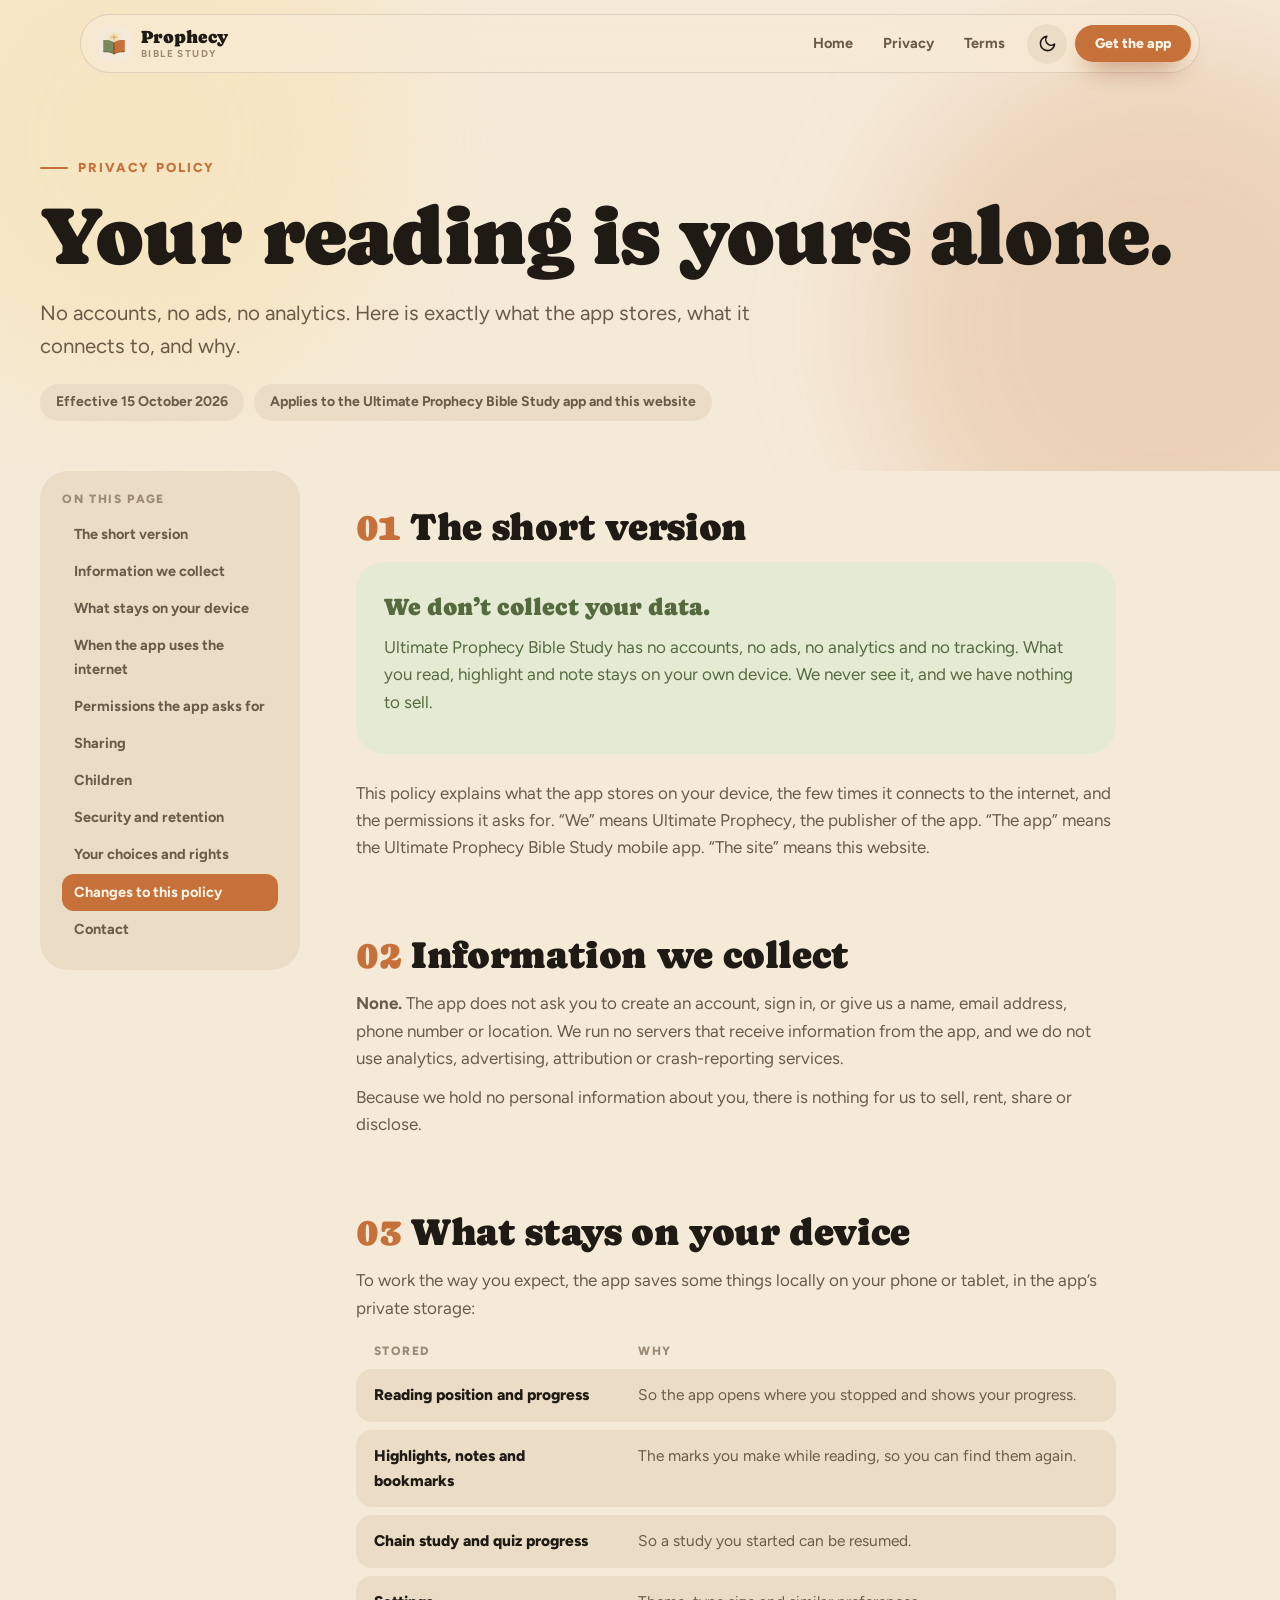
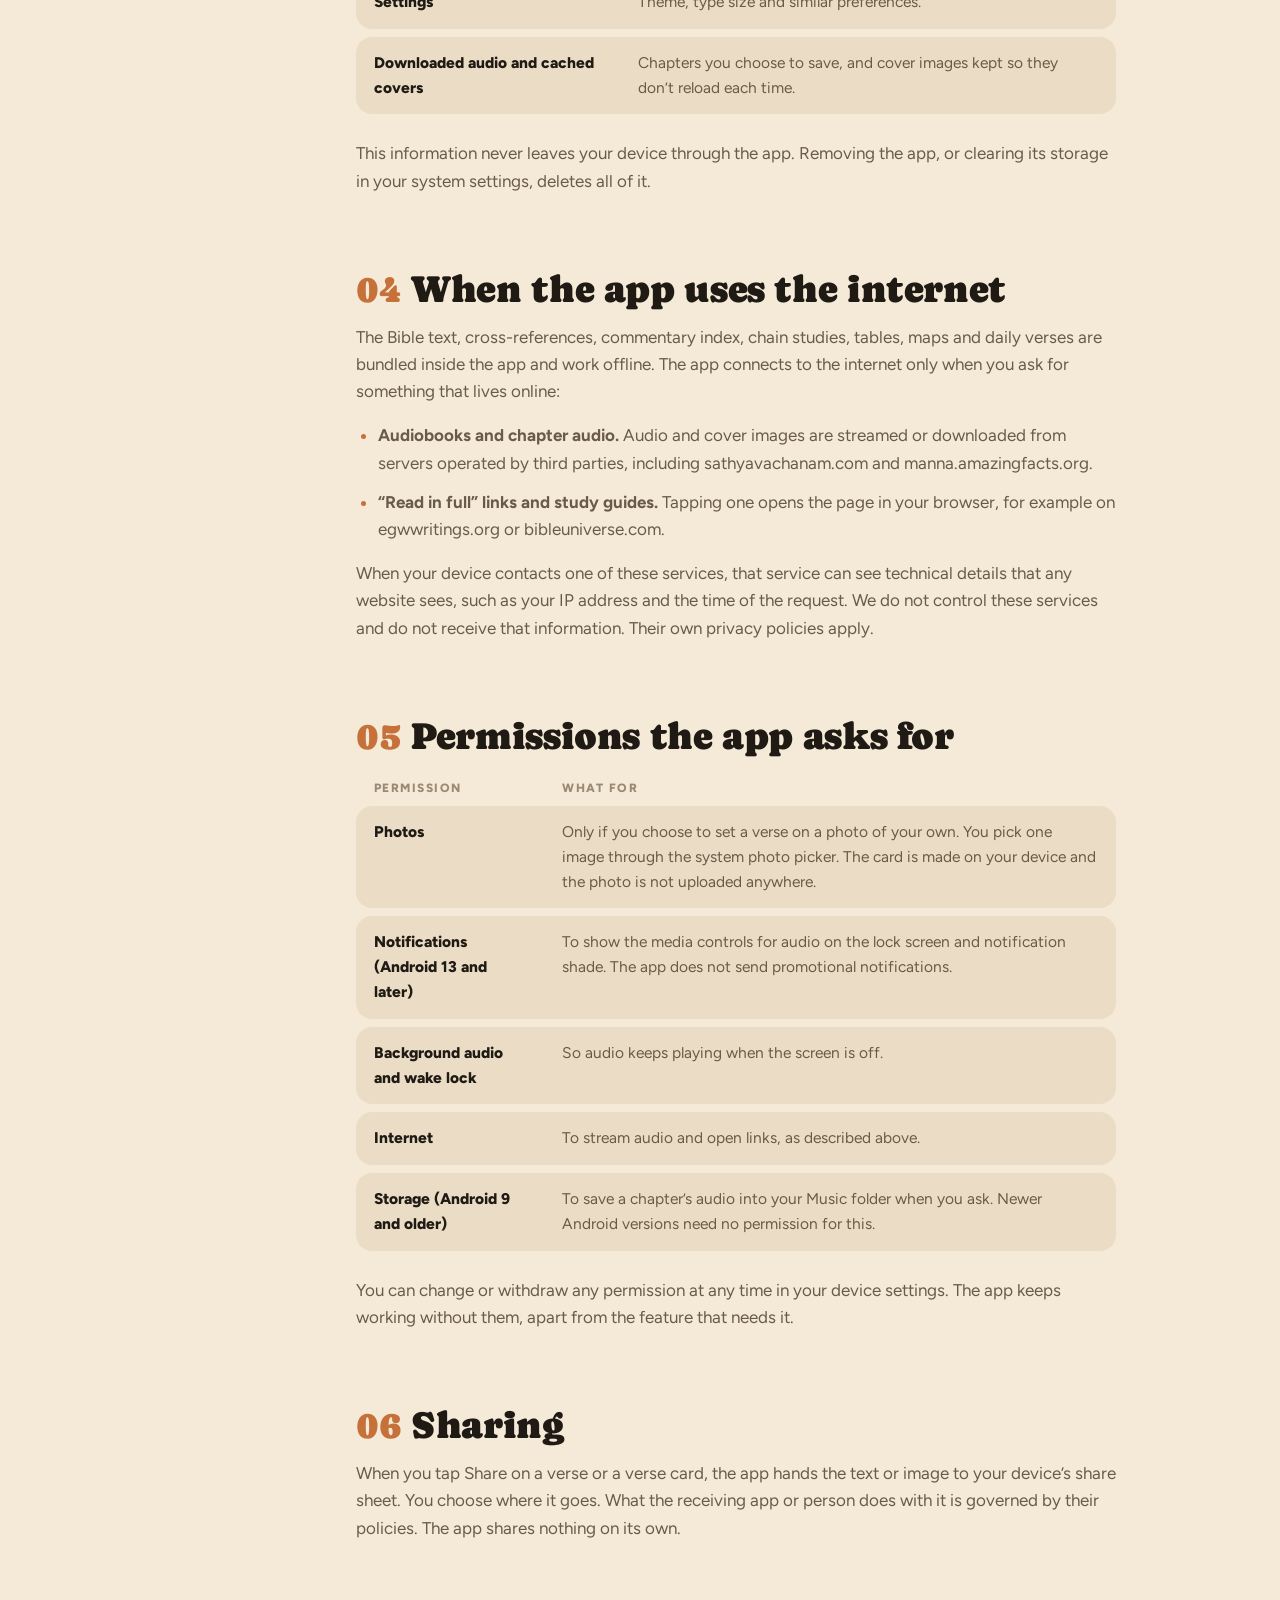
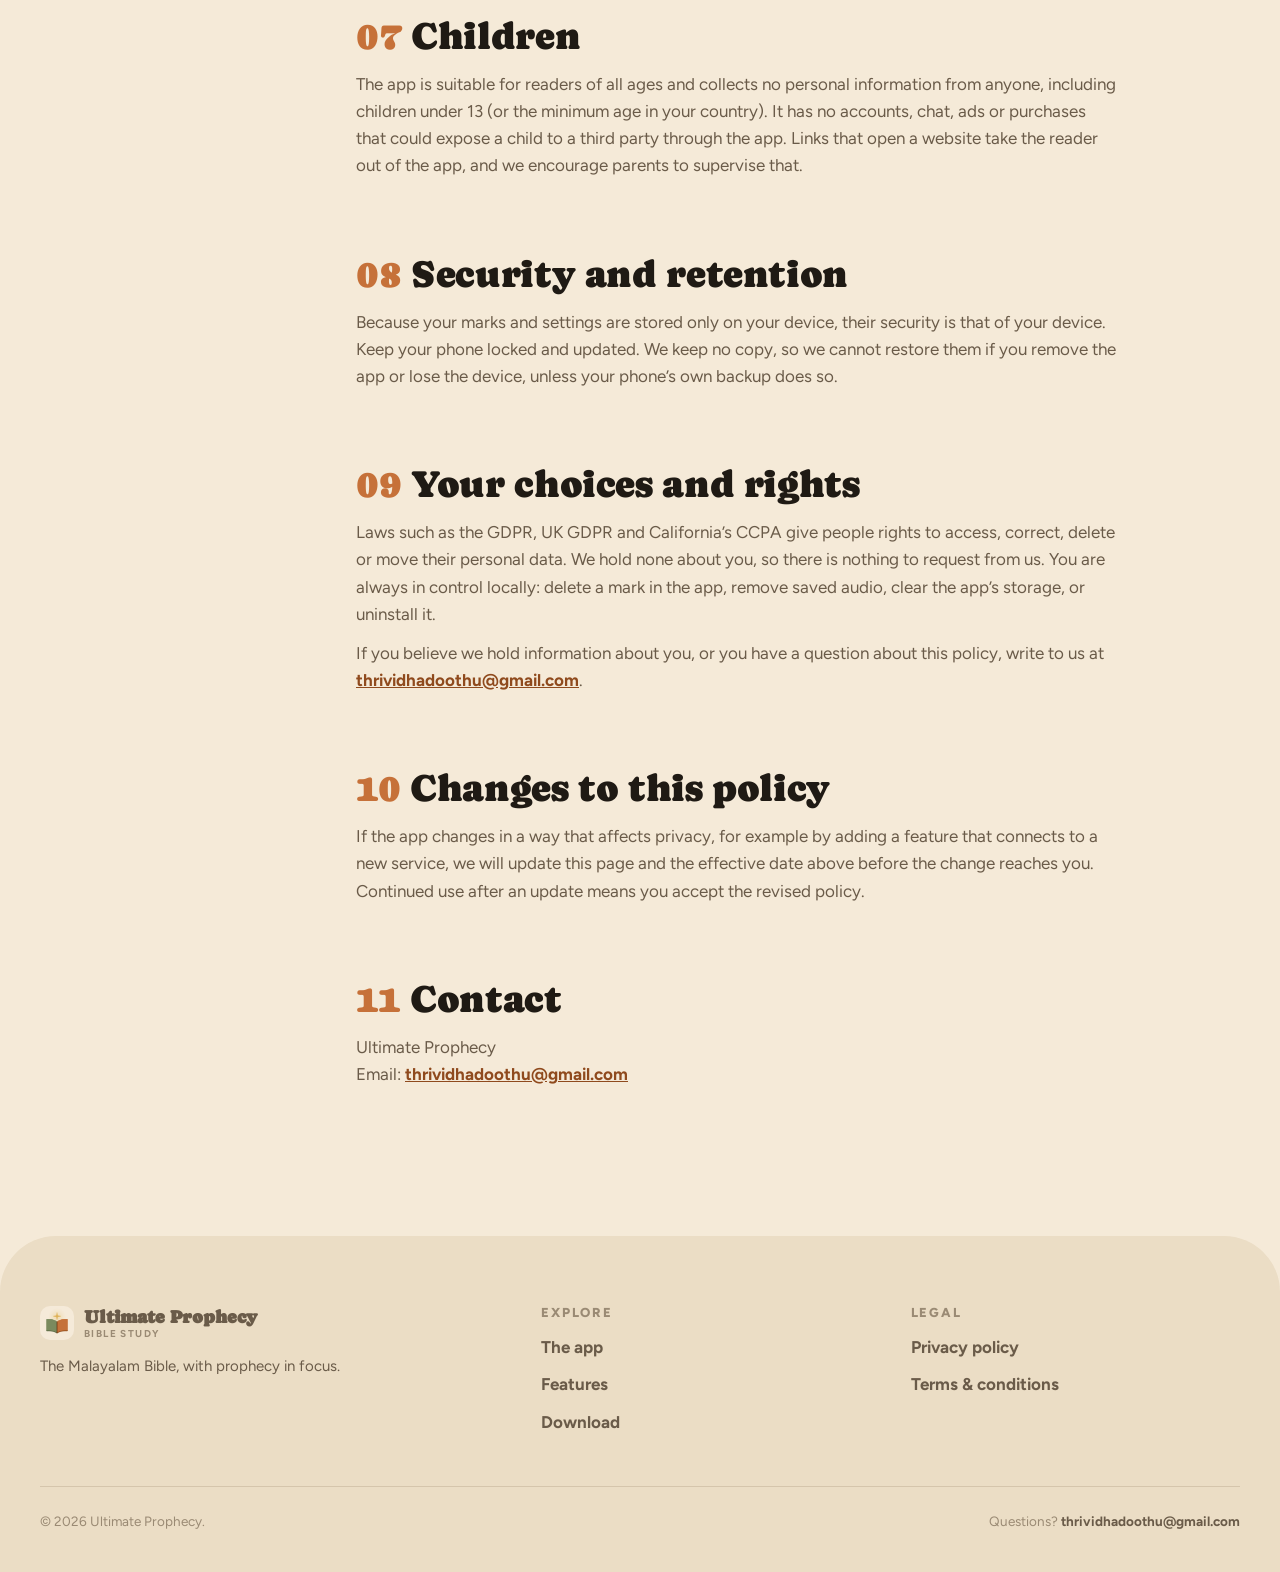
==== commit 5ec1c6c5: "updated email" ====
--- a/malayalam_prophecy_study_bible/privacy.html
+++ b/malayalam_prophecy_study_bible/privacy.html
@@ -117,7 +117,7 @@
     <section id="rights"><h2><span>09</span>Your choices and rights</h2>
 
 <p>Laws such as the GDPR, UK GDPR and California’s CCPA give people rights to access, correct, delete or move their personal data. We hold none about you, so there is nothing to request from us. You are always in control locally: delete a mark in the app, remove saved audio, clear the app’s storage, or uninstall it.</p>
-<p>If you believe we hold information about you, or you have a question about this policy, write to us at <a href="mailto:YOUR-EMAIL@example.com">YOUR-EMAIL@example.com</a>.</p>
+<p>If you believe we hold information about you, or you have a question about this policy, write to us at <a href="mailto:thrividhadoothu@gmail.com">thrividhadoothu@gmail.com</a>.</p>
     </section>
     <section id="changes"><h2><span>10</span>Changes to this policy</h2>
 
@@ -125,7 +125,7 @@
     </section>
     <section id="contact"><h2><span>11</span>Contact</h2>
 
-<p>Ultimate Prophecy<br>Email: <a href="mailto:YOUR-EMAIL@example.com">YOUR-EMAIL@example.com</a></p>
+<p>Ultimate Prophecy<br>Email: <a href="mailto:thrividhadoothu@gmail.com">thrividhadoothu@gmail.com</a></p>
     </section>
   </article>
 </div>
@@ -140,7 +140,7 @@
       <div><h4>Explore</h4><ul><li><a href="index.html#tour">The app</a></li><li><a href="index.html#features">Features</a></li><li><a href="index.html#get">Download</a></li></ul></div>
       <div><h4>Legal</h4><ul><li><a href="privacy.html">Privacy policy</a></li><li><a href="terms.html">Terms &amp; conditions</a></li></ul></div>
     </div>
-    <div class="fine"><span>© 2026 Ultimate Prophecy.</span><span>Questions? <a href="mailto:YOUR-EMAIL@example.com">YOUR-EMAIL@example.com</a></span></div>
+    <div class="fine"><span>© 2026 Ultimate Prophecy.</span><span>Questions? <a href="mailto:thrividhadoothu@gmail.com">thrividhadoothu@gmail.com</a></span></div>
   </div>
 </footer>
 <script src="assets/site.js" defer></script>
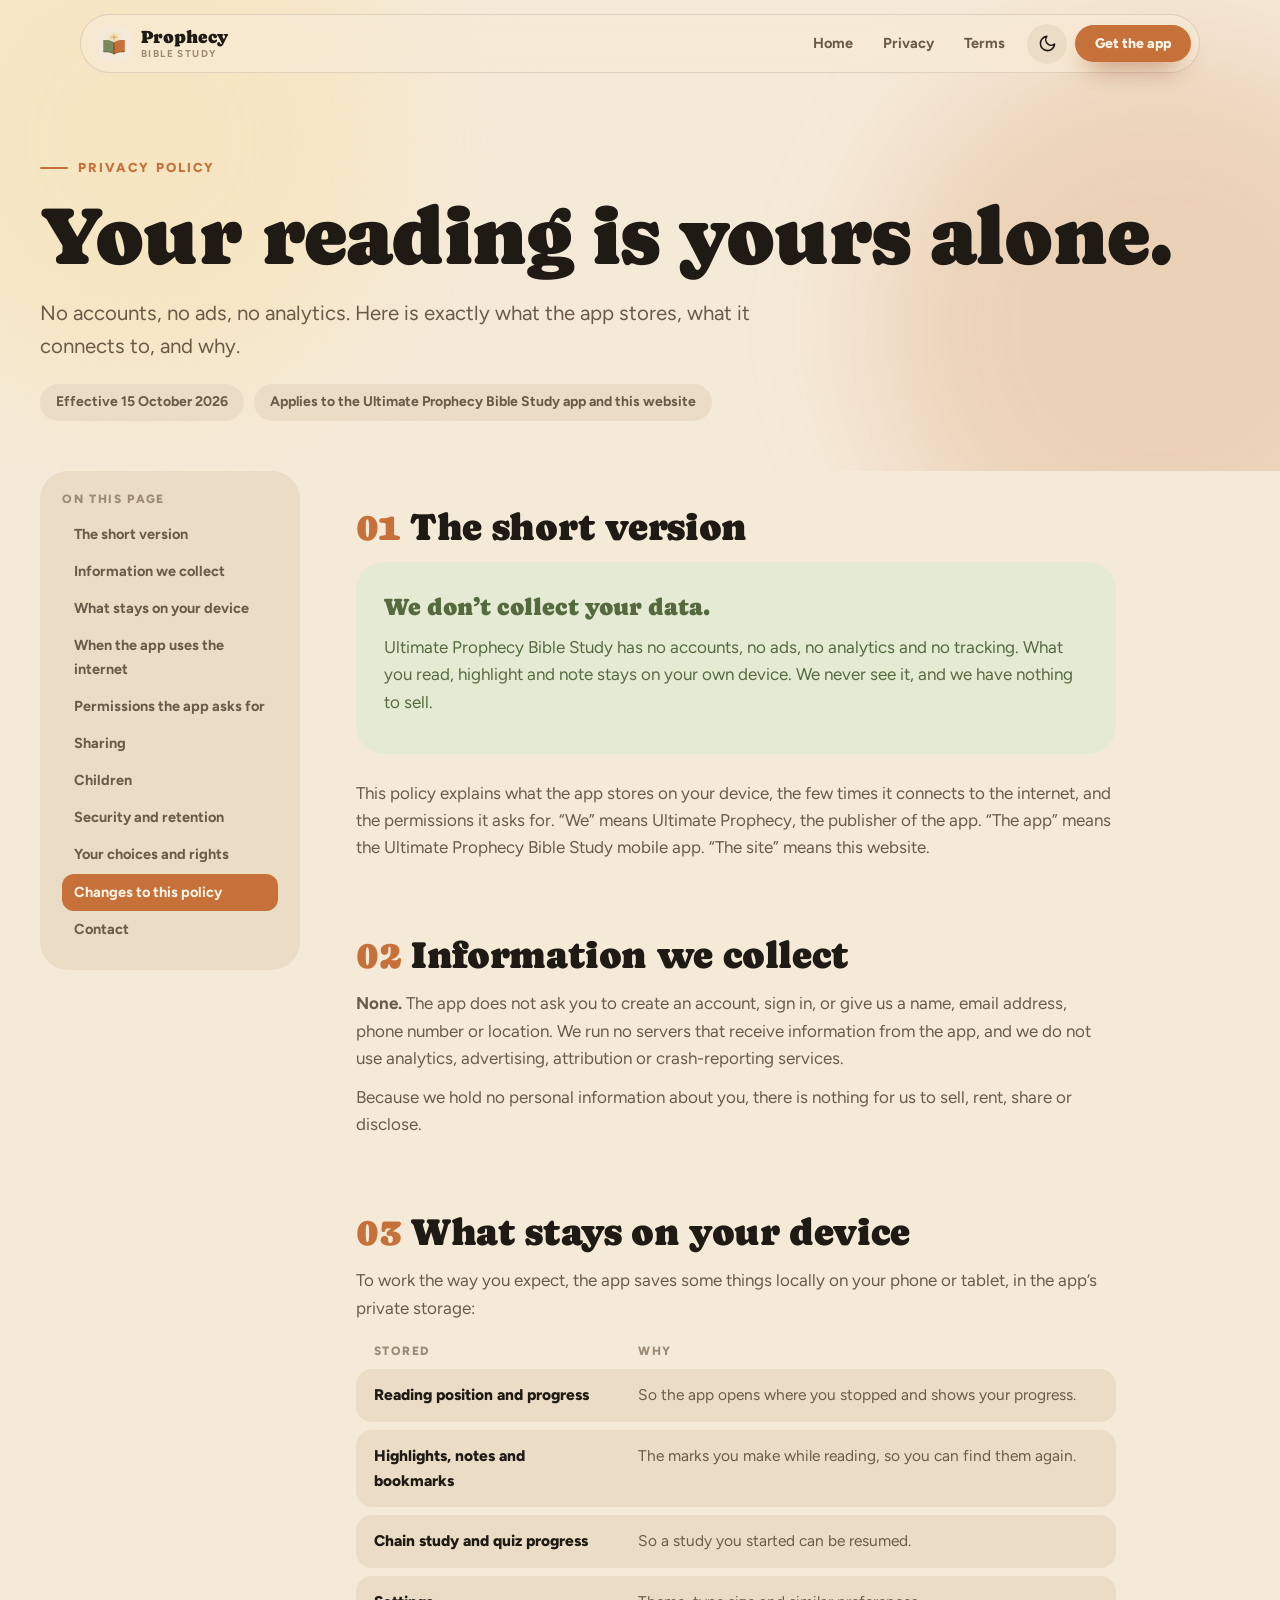
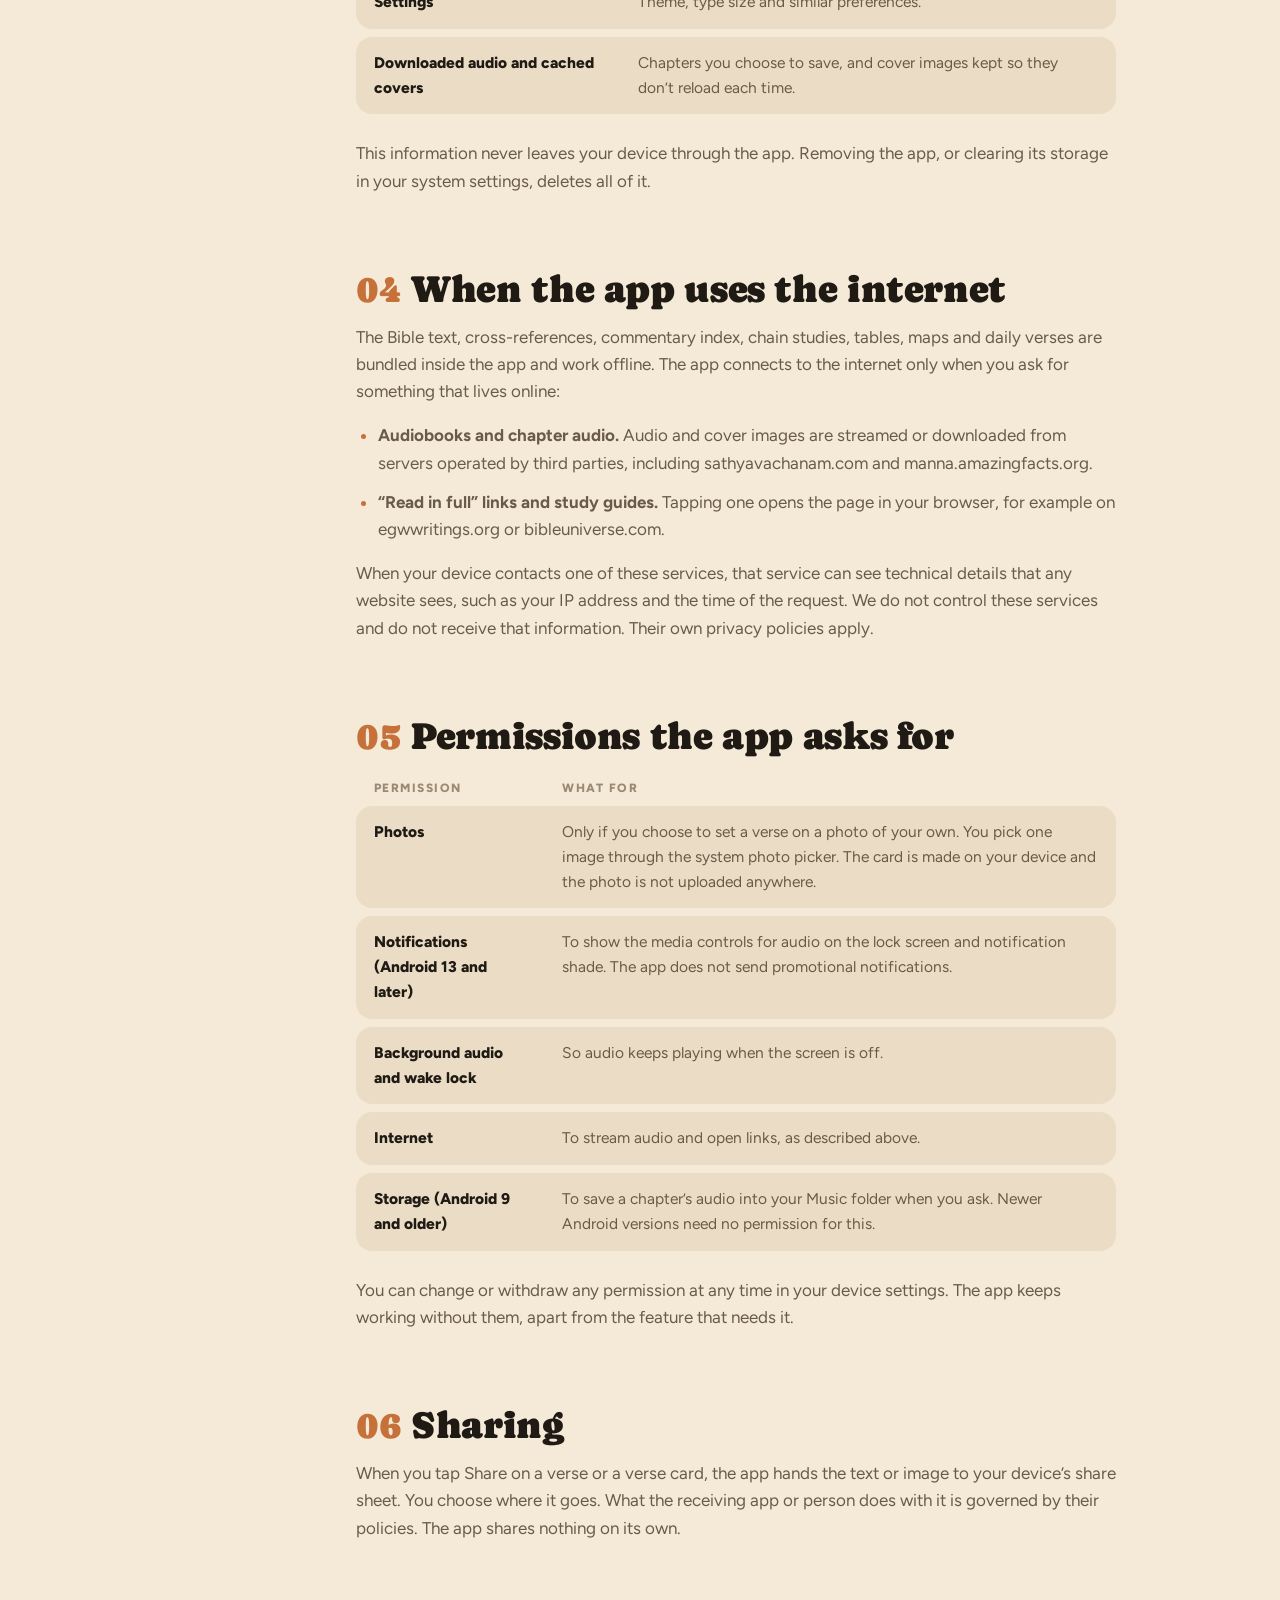
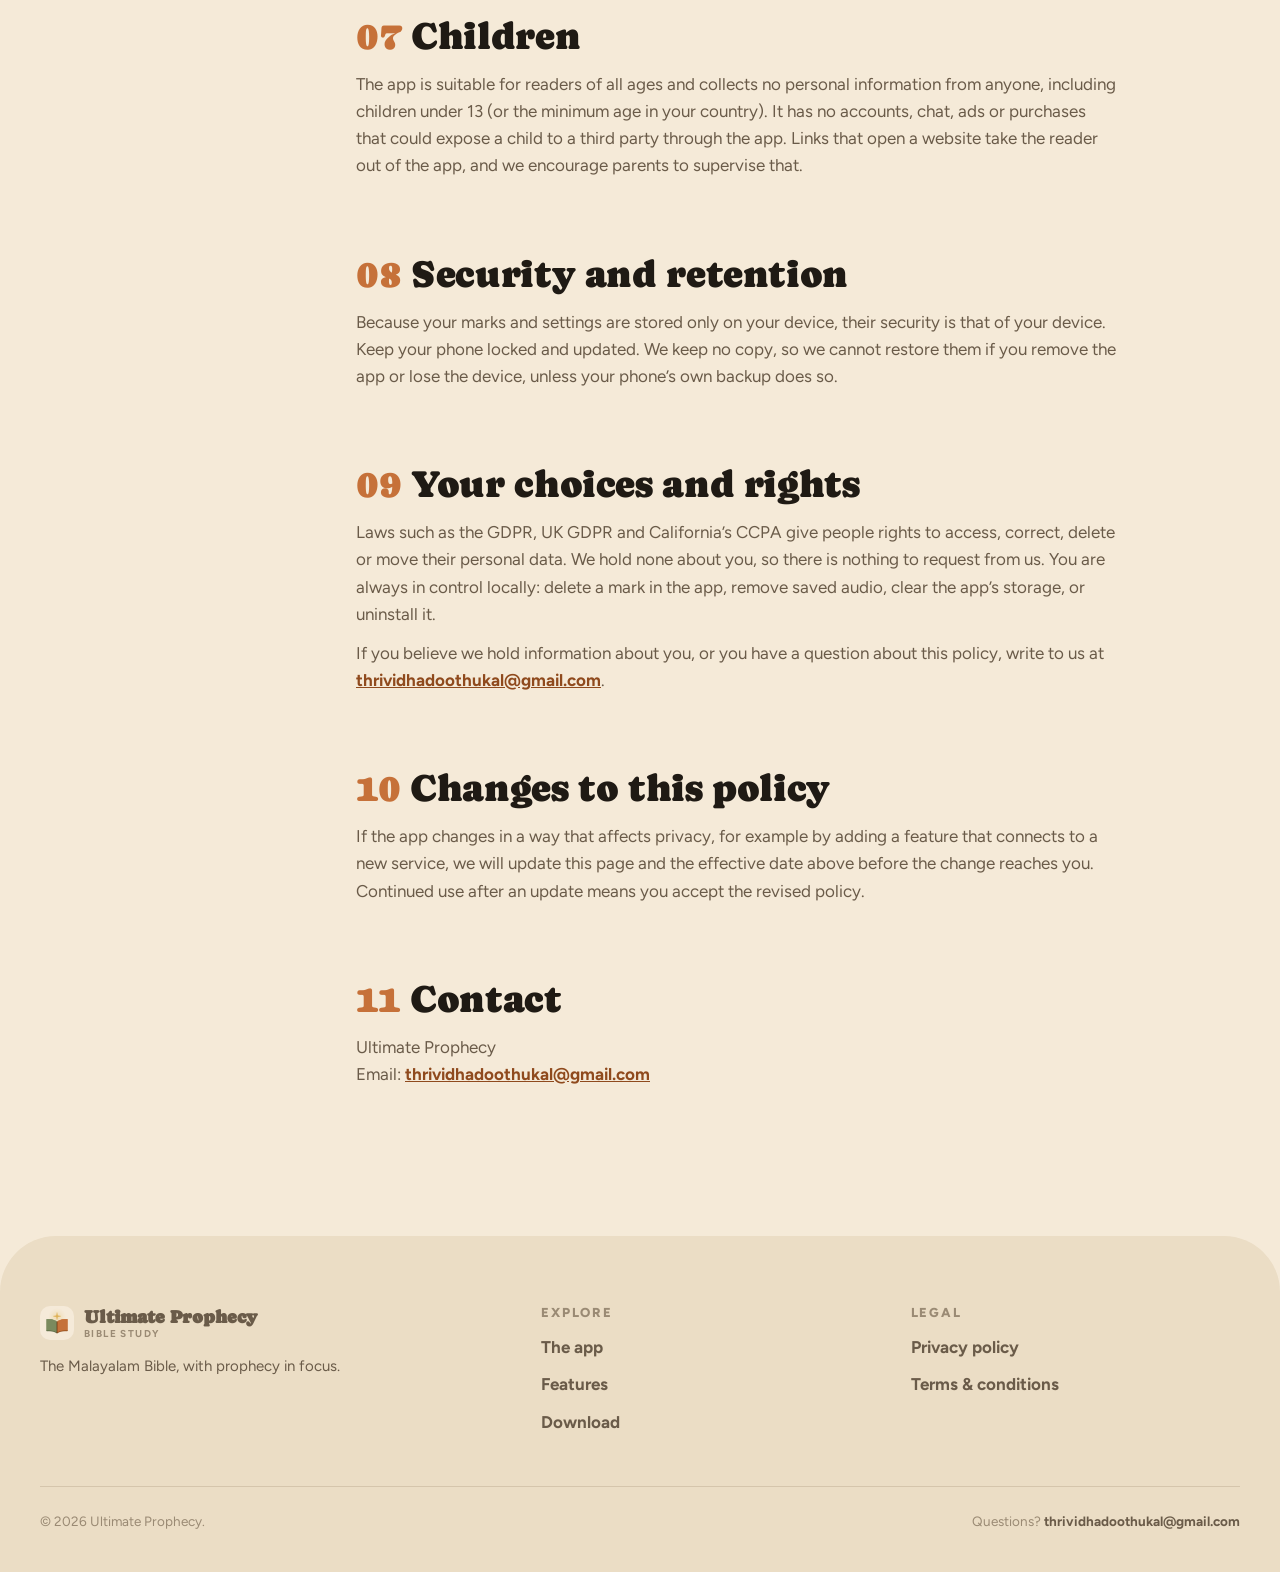
==== commit 105dd73b: "Privacy and terms: the contact email is thrividhadoothukal@gmail.com Co-Authored-By: Claude Opus 5.5" ====
--- a/malayalam_prophecy_study_bible/privacy.html
+++ b/malayalam_prophecy_study_bible/privacy.html
@@ -117,7 +117,7 @@
     <section id="rights"><h2><span>09</span>Your choices and rights</h2>
 
 <p>Laws such as the GDPR, UK GDPR and California’s CCPA give people rights to access, correct, delete or move their personal data. We hold none about you, so there is nothing to request from us. You are always in control locally: delete a mark in the app, remove saved audio, clear the app’s storage, or uninstall it.</p>
-<p>If you believe we hold information about you, or you have a question about this policy, write to us at <a href="mailto:thrividhadoothu@gmail.com">thrividhadoothu@gmail.com</a>.</p>
+<p>If you believe we hold information about you, or you have a question about this policy, write to us at <a href="mailto:thrividhadoothukal@gmail.com">thrividhadoothukal@gmail.com</a>.</p>
     </section>
     <section id="changes"><h2><span>10</span>Changes to this policy</h2>
 
@@ -125,7 +125,7 @@
     </section>
     <section id="contact"><h2><span>11</span>Contact</h2>
 
-<p>Ultimate Prophecy<br>Email: <a href="mailto:thrividhadoothu@gmail.com">thrividhadoothu@gmail.com</a></p>
+<p>Ultimate Prophecy<br>Email: <a href="mailto:thrividhadoothukal@gmail.com">thrividhadoothukal@gmail.com</a></p>
     </section>
   </article>
 </div>
@@ -140,7 +140,7 @@
       <div><h4>Explore</h4><ul><li><a href="index.html#tour">The app</a></li><li><a href="index.html#features">Features</a></li><li><a href="index.html#get">Download</a></li></ul></div>
       <div><h4>Legal</h4><ul><li><a href="privacy.html">Privacy policy</a></li><li><a href="terms.html">Terms &amp; conditions</a></li></ul></div>
     </div>
-    <div class="fine"><span>© 2026 Ultimate Prophecy.</span><span>Questions? <a href="mailto:thrividhadoothu@gmail.com">thrividhadoothu@gmail.com</a></span></div>
+    <div class="fine"><span>© 2026 Ultimate Prophecy.</span><span>Questions? <a href="mailto:thrividhadoothukal@gmail.com">thrividhadoothukal@gmail.com</a></span></div>
   </div>
 </footer>
 <script src="assets/site.js" defer></script>
